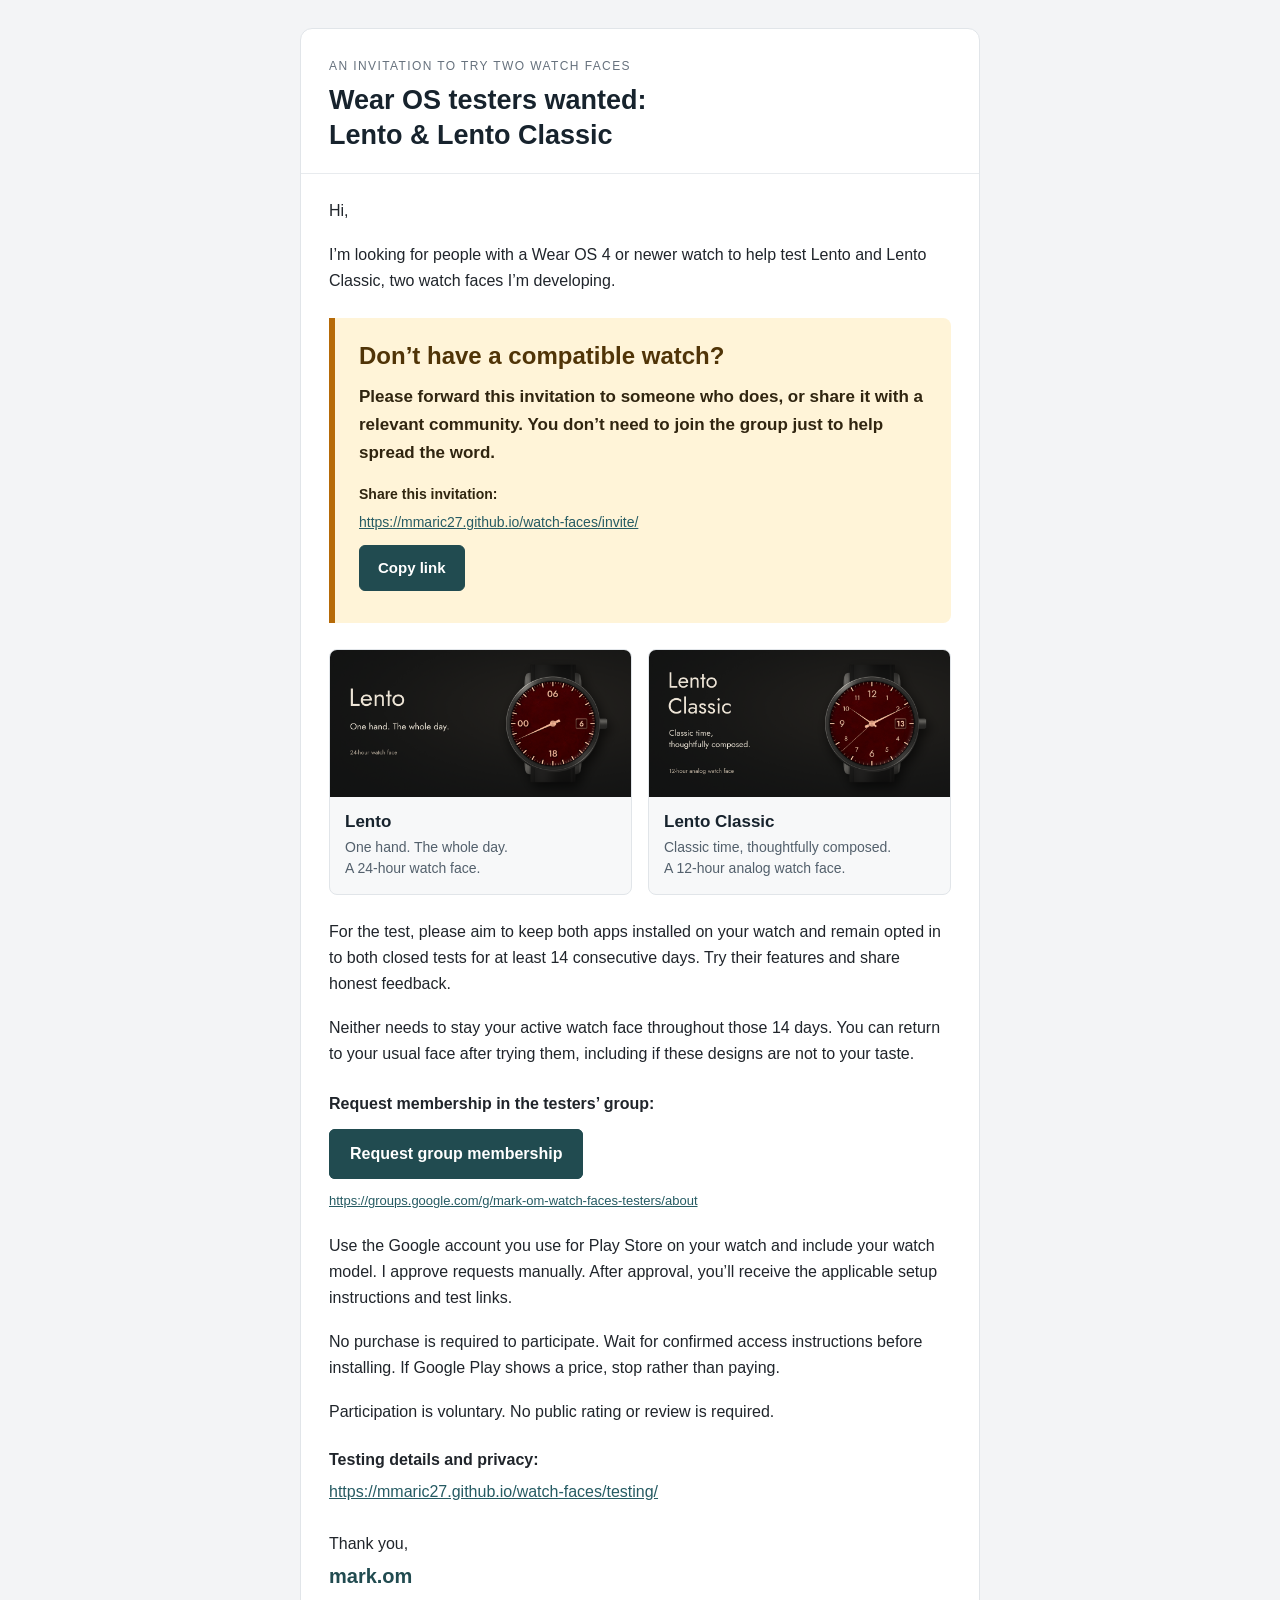
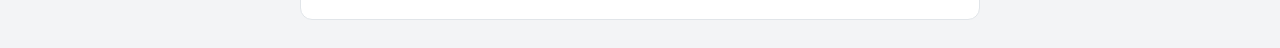
==== invite/index.html @ b427b47c "Add invitation link copying" ====
<!doctype html>
<html lang="en">
<head>
  <meta charset="utf-8">
  <meta name="viewport" content="width=device-width, initial-scale=1">
  <meta name="referrer" content="no-referrer">
  <meta name="description" content="Help test Lento and Lento Classic on Wear OS, or forward this invitation to someone with a compatible watch. Request access through the testers' Google Group.">
  <link rel="canonical" href="https://mmaric27.github.io/watch-faces/invite/">
  <title>Wear OS testers wanted: Lento &amp; Lento Classic</title>
  <style>
    @media only screen and (max-width:540px) {
      .face-card { display:block !important; width:100% !important; padding:0 0 16px !important; box-sizing:border-box; }
      .message-content { padding-left:20px !important; padding-right:20px !important; }
    }
  </style>
</head>
<body style="margin:0; padding:0; background-color:#f3f4f6; color:#20252b; font-family:Arial, Helvetica, sans-serif;">
  <table role="presentation" width="100%" cellspacing="0" cellpadding="0" border="0" style="width:100%; background-color:#f3f4f6;">
    <tr>
      <td align="center" style="padding:28px 12px;">
        <table role="presentation" width="680" cellspacing="0" cellpadding="0" border="0" style="width:100%; max-width:680px; background-color:#ffffff; border:1px solid #e1e5e9; border-radius:12px;">
          <tr>
            <td style="padding:28px 28px 20px; border-bottom:1px solid #e8ebee;">
              <p style="margin:0 0 8px; color:#66717d; font-size:12px; line-height:18px; letter-spacing:1.4px; text-transform:uppercase;">An invitation to try two watch faces</p>
              <h1 style="margin:0; color:#17232d; font-size:27px; line-height:35px; font-weight:700;">Wear OS testers wanted:<br>Lento &amp; Lento Classic</h1>
            </td>
          </tr>
          <tr>
            <td class="message-content" style="padding:24px 28px 28px; font-size:16px; line-height:26px;">
              <p style="margin:0 0 18px;">Hi,</p>
              <p style="margin:0 0 24px;">I’m looking for people with a Wear OS 4 or newer watch to help test Lento and Lento Classic, two watch faces I’m developing.</p>

              <table role="presentation" width="100%" cellspacing="0" cellpadding="0" border="0" style="width:100%; margin:0 0 26px;">
                <tr>
                  <td style="padding:22px 24px; background-color:#fff4d8; border-left:6px solid #b66a08; border-radius:0 8px 8px 0; color:#302510;">
                    <h2 style="margin:0 0 12px; font-size:24px; line-height:31px; font-weight:700; color:#503407;">Don’t have a compatible watch?</h2>
                    <p style="margin:0; font-size:17px; line-height:28px; font-weight:600;">Please forward this invitation to someone who does, or share it with a relevant community. You don’t need to join the group just to help spread the word.</p>
                    <p style="margin:16px 0 6px; font-size:14px; line-height:22px; font-weight:700;">Share this invitation:</p>
                    <p style="margin:0 0 12px; font-size:14px; line-height:22px; overflow-wrap:anywhere;"><a id="invitation-link" href="https://mmaric27.github.io/watch-faces/invite/" style="color:#265b63; text-decoration:underline;">https://mmaric27.github.io/watch-faces/invite/</a></p>
                    <button id="copy-invitation-link" type="button" hidden style="padding:11px 18px; border:1px solid #214b50; border-radius:6px; background-color:#214b50; color:#ffffff; font:700 15px/22px Arial, Helvetica, sans-serif; cursor:pointer;">Copy link</button>
                    <p id="copy-link-status" role="status" aria-live="polite" style="margin:10px 0 0; font-size:13px; line-height:20px;"></p>
                  </td>
                </tr>
              </table>

              <table role="presentation" width="100%" cellspacing="0" cellpadding="0" border="0" style="width:100%; table-layout:fixed; margin:0 0 24px;">
                <tr>
                  <td class="face-card" width="50%" valign="top" style="width:50%; padding:0 8px 0 0;">
                    <table role="presentation" width="100%" cellspacing="0" cellpadding="0" border="0" style="width:100%; border:1px solid #e1e5e9; background-color:#f7f8f9; border-radius:8px;">
                      <tr><td><img src="lento-invitation-24h.png" width="300" alt="Lento promotional image: a 24-hour single-hand face in illustrative watch housing." style="display:block; width:100%; height:auto; border:0; border-radius:7px 7px 0 0;"></td></tr>
                      <tr><td style="padding:13px 15px 15px;">
                        <p style="margin:0 0 4px; color:#17232d; font-size:17px; line-height:23px; font-weight:700;">Lento</p>
                        <p style="margin:0; color:#53606c; font-size:14px; line-height:21px;">One hand. The whole day.<br>A 24-hour watch face.</p>
                      </td></tr>
                    </table>
                  </td>
                  <td class="face-card" width="50%" valign="top" style="width:50%; padding:0 0 0 8px;">
                    <table role="presentation" width="100%" cellspacing="0" cellpadding="0" border="0" style="width:100%; border:1px solid #e1e5e9; background-color:#f7f8f9; border-radius:8px;">
                      <tr><td><img src="lento-invitation-classic.png" width="300" alt="Lento Classic promotional image: a 12-hour analog face in illustrative watch housing." style="display:block; width:100%; height:auto; border:0; border-radius:7px 7px 0 0;"></td></tr>
                      <tr><td style="padding:13px 15px 15px;">
                        <p style="margin:0 0 4px; color:#17232d; font-size:17px; line-height:23px; font-weight:700;">Lento Classic</p>
                        <p style="margin:0; color:#53606c; font-size:14px; line-height:21px;">Classic time, thoughtfully composed.<br>A 12-hour analog watch face.</p>
                      </td></tr>
                    </table>
                  </td>
                </tr>
              </table>

              <p style="margin:0 0 18px;">For the test, please aim to keep both apps installed on your watch and remain opted in to both closed tests for at least 14 consecutive days. Try their features and share honest feedback.</p>
              <p style="margin:0 0 24px;">Neither needs to stay your active watch face throughout those 14 days. You can return to your usual face after trying them, including if these designs are not to your taste.</p>

              <p style="margin:0 0 12px; font-weight:700;">Request membership in the testers’ group:</p>
              <table role="presentation" cellspacing="0" cellpadding="0" border="0" style="margin:0 0 12px;">
                <tr>
                  <td bgcolor="#214b50" style="border-radius:6px;">
                    <a href="https://groups.google.com/g/mark-om-watch-faces-testers/about" style="display:inline-block; padding:13px 20px; border:1px solid #214b50; border-radius:6px; color:#ffffff; font-size:16px; line-height:22px; font-weight:700; text-decoration:none;">Request group membership</a>
                  </td>
                </tr>
              </table>
              <p style="margin:0 0 22px; font-size:13px; line-height:20px; overflow-wrap:anywhere; word-break:break-word;"><a href="https://groups.google.com/g/mark-om-watch-faces-testers/about" style="color:#265b63; text-decoration:underline;">https://groups.google.com/g/mark-om-watch-faces-testers/about</a></p>

              <p style="margin:0 0 18px;">Use the Google account you use for Play Store on your watch and include your watch model. I approve requests manually. After approval, you’ll receive the applicable setup instructions and test links.</p>
              <p style="margin:0 0 18px;">No purchase is required to participate. Wait for confirmed access instructions before installing. If Google Play shows a price, stop rather than paying.</p>
              <p style="margin:0 0 22px;">Participation is voluntary. No public rating or review is required.</p>

              <p style="margin:0 0 6px; font-weight:700;">Testing details and privacy:</p>
              <p style="margin:0 0 26px; overflow-wrap:anywhere; word-break:break-word;"><a href="https://mmaric27.github.io/watch-faces/testing/" style="color:#265b63; text-decoration:underline;">https://mmaric27.github.io/watch-faces/testing/</a></p>

              <p style="margin:0 0 5px;">Thank you,</p>
              <p style="margin:0;"><a href="https://github.com/mmaric27" style="color:#214b50; font-size:20px; line-height:28px; font-weight:700; text-decoration:none;">mark.om</a></p>
            </td>
          </tr>
        </table>
      </td>
    </tr>
  </table>
  <script>
    (() => {
      const link = document.getElementById('invitation-link');
      const button = document.getElementById('copy-invitation-link');
      const status = document.getElementById('copy-link-status');
      if (!link || !button || !status) return;
      button.hidden = false;
      button.addEventListener('click', async () => {
        button.disabled = true;
        try {
          await navigator.clipboard.writeText(link.href);
          status.textContent = 'Link copied. Paste it into an email, message or post.';
        } catch {
          status.textContent = 'Automatic copying is unavailable. Select and copy the link above.';
          link.focus();
          const selection = window.getSelection();
          if (selection) {
            const range = document.createRange();
            range.selectNodeContents(link);
            selection.removeAllRanges();
            selection.addRange(range);
          }
        } finally {
          button.disabled = false;
        }
      });
    })();
  </script>
</body>
</html>
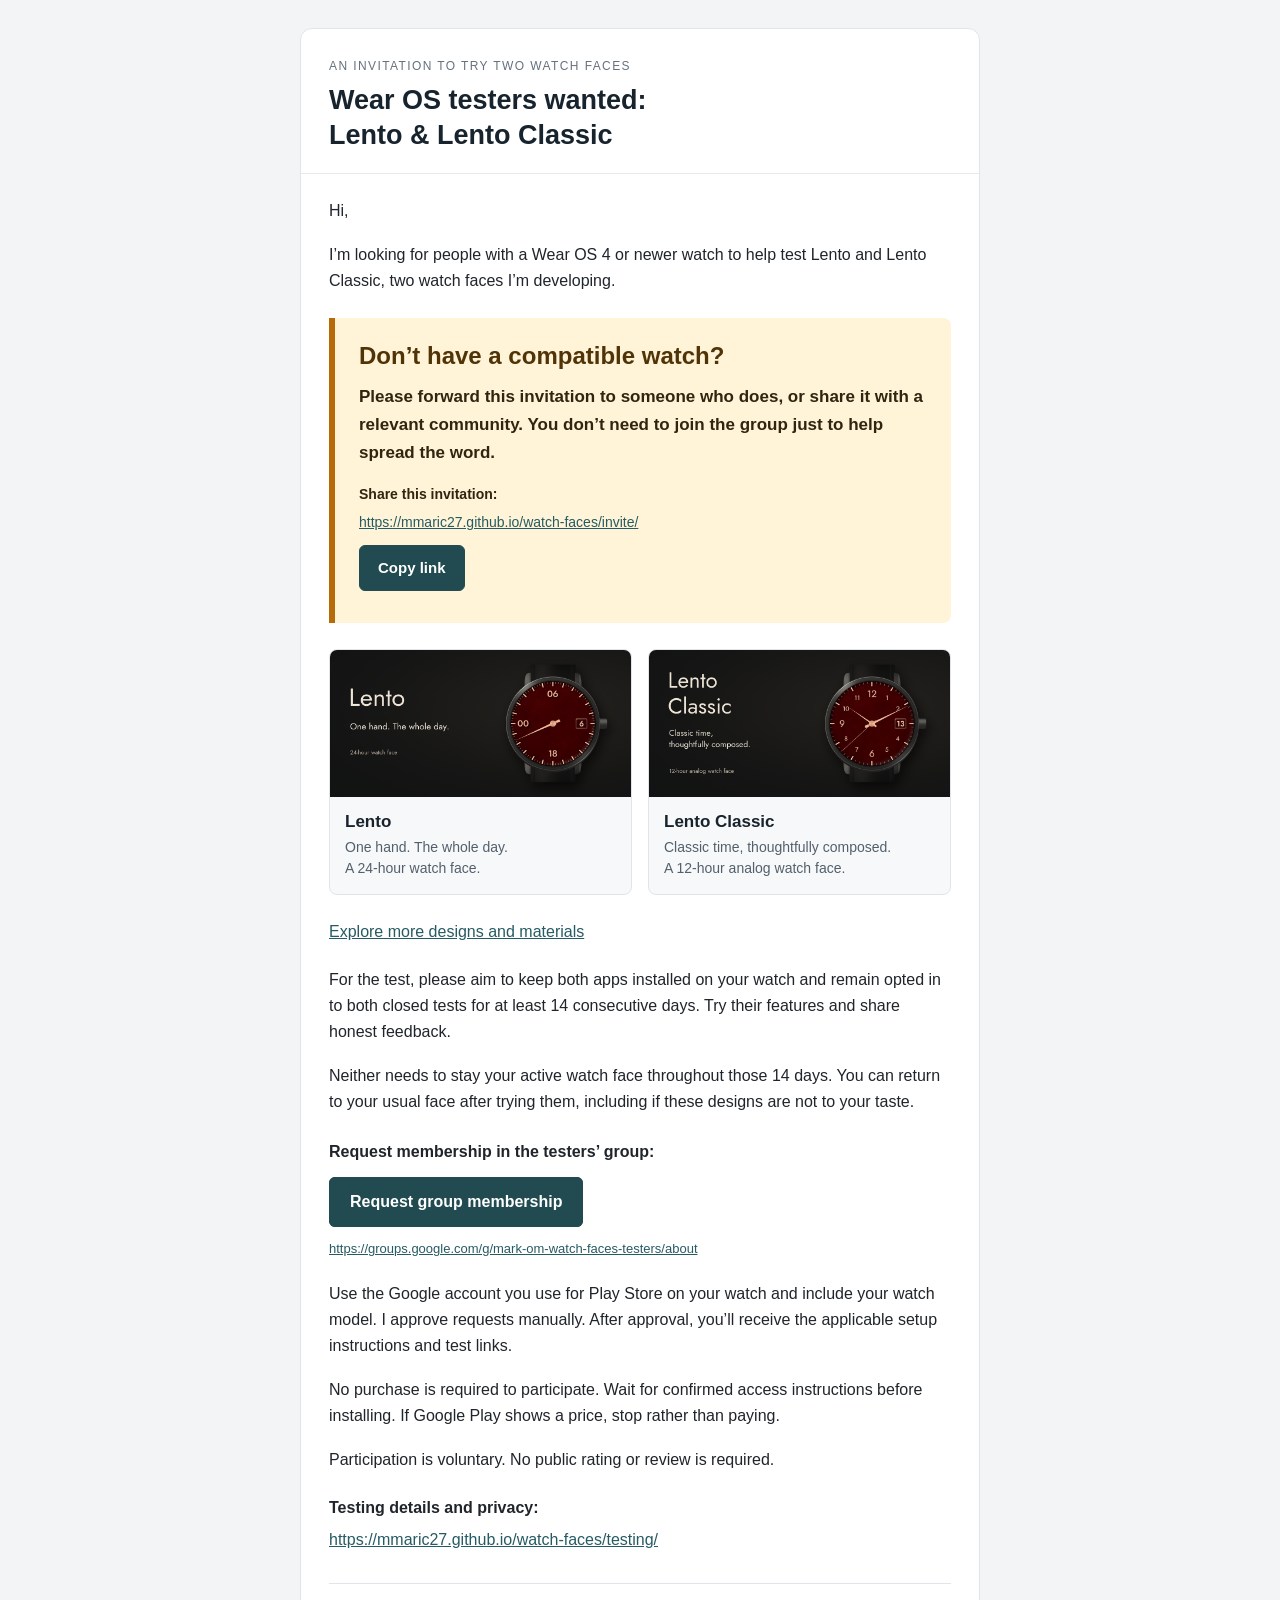
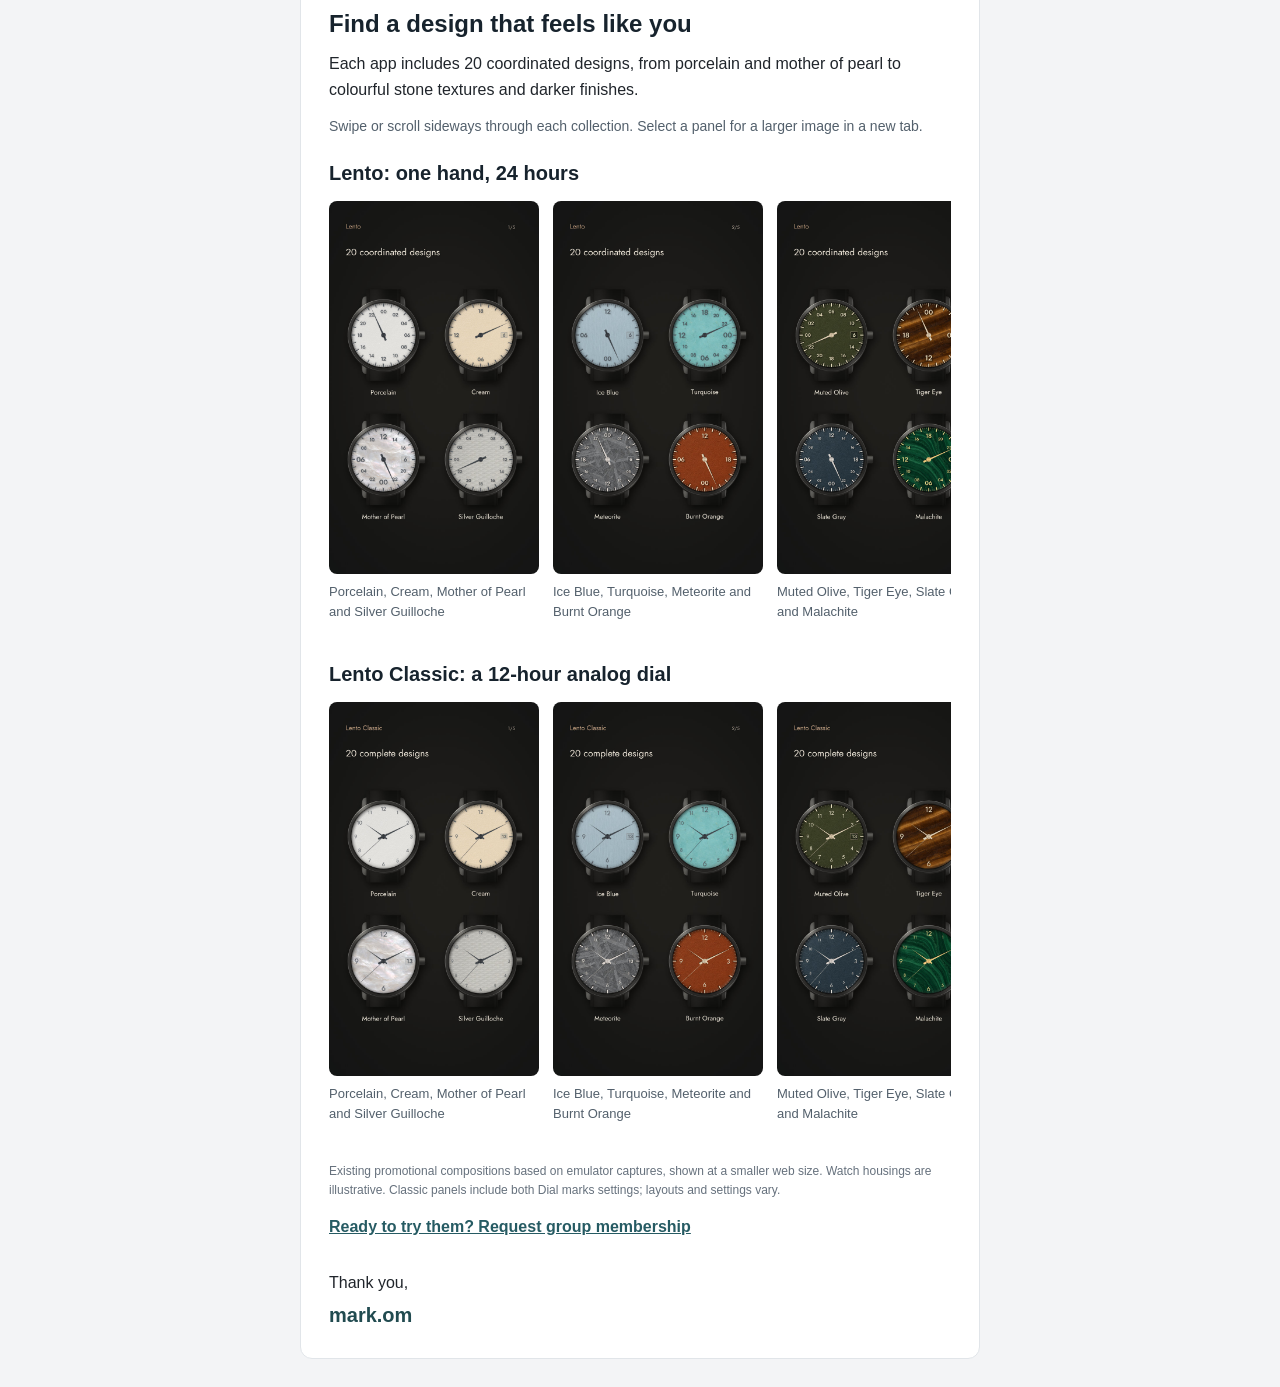
==== commit 794ac21d: "Show both design collections on the invitation page" ====
--- a/invite/index.html
+++ b/invite/index.html
@@ -8,6 +8,11 @@
   <link rel="canonical" href="https://mmaric27.github.io/watch-faces/invite/">
   <title>Wear OS testers wanted: Lento &amp; Lento Classic</title>
   <style>
+    .design-strip { display:flex; gap:14px; max-width:100%; overflow-x:auto; padding:4px 0 14px; margin:0 0 24px; scroll-snap-type:x proximity; }
+    .design-strip figure { flex:0 0 210px; margin:0; scroll-snap-align:start; }
+    .design-strip img { display:block; width:100%; height:auto; border-radius:8px; }
+    .design-strip figcaption { padding-top:8px; color:#53606c; font-size:13px; line-height:20px; }
+    .design-strip a:focus-visible { outline:3px solid #b66a08; outline-offset:3px; }
     @media only screen and (max-width:540px) {
       .face-card { display:block !important; width:100% !important; padding:0 0 16px !important; box-sizing:border-box; }
       .message-content { padding-left:20px !important; padding-right:20px !important; }
@@ -18,7 +23,7 @@
   <table role="presentation" width="100%" cellspacing="0" cellpadding="0" border="0" style="width:100%; background-color:#f3f4f6;">
     <tr>
       <td align="center" style="padding:28px 12px;">
-        <table role="presentation" width="680" cellspacing="0" cellpadding="0" border="0" style="width:100%; max-width:680px; background-color:#ffffff; border:1px solid #e1e5e9; border-radius:12px;">
+        <table role="presentation" width="680" cellspacing="0" cellpadding="0" border="0" style="width:100%; max-width:680px; table-layout:fixed; background-color:#ffffff; border:1px solid #e1e5e9; border-radius:12px;">
           <tr>
             <td style="padding:28px 28px 20px; border-bottom:1px solid #e8ebee;">
               <p style="margin:0 0 8px; color:#66717d; font-size:12px; line-height:18px; letter-spacing:1.4px; text-transform:uppercase;">An invitation to try two watch faces</p>
@@ -66,10 +71,11 @@
                 </tr>
               </table>
 
+              <p style="margin:0 0 22px;"><a href="#design-options" style="color:#265b63; text-decoration:underline;">Explore more designs and materials</a></p>
               <p style="margin:0 0 18px;">For the test, please aim to keep both apps installed on your watch and remain opted in to both closed tests for at least 14 consecutive days. Try their features and share honest feedback.</p>
               <p style="margin:0 0 24px;">Neither needs to stay your active watch face throughout those 14 days. You can return to your usual face after trying them, including if these designs are not to your taste.</p>
 
-              <p style="margin:0 0 12px; font-weight:700;">Request membership in the testers’ group:</p>
+              <p id="join" style="margin:0 0 12px; font-weight:700;">Request membership in the testers’ group:</p>
               <table role="presentation" cellspacing="0" cellpadding="0" border="0" style="margin:0 0 12px;">
                 <tr>
                   <td bgcolor="#214b50" style="border-radius:6px;">
@@ -86,6 +92,29 @@
               <p style="margin:0 0 6px; font-weight:700;">Testing details and privacy:</p>
               <p style="margin:0 0 26px; overflow-wrap:anywhere; word-break:break-word;"><a href="https://mmaric27.github.io/watch-faces/testing/" style="color:#265b63; text-decoration:underline;">https://mmaric27.github.io/watch-faces/testing/</a></p>
 
+              <section id="design-options" aria-labelledby="design-options-title" style="margin:30px 0; padding-top:24px; border-top:1px solid #e1e5e9;">
+                <h2 id="design-options-title" style="margin:0 0 12px; color:#17232d; font-size:24px; line-height:31px;">Find a design that feels like you</h2>
+                <p style="margin:0 0 12px;">Each app includes 20 coordinated designs, from porcelain and mother of pearl to colourful stone textures and darker finishes.</p>
+                <p style="margin:0 0 22px; color:#53606c; font-size:14px; line-height:22px;">Swipe or scroll sideways through each collection. Select a panel for a larger image in a new tab.</p>
+                <h3 style="margin:0 0 10px; color:#17232d; font-size:20px; line-height:28px;">Lento: one hand, 24 hours</h3>
+                <div class="design-strip" role="list" aria-label="Lento design collection">
+                  <figure role="listitem"><a href="lento-designs-02.jpg" target="_blank" rel="noopener noreferrer"><img src="lento-designs-02.jpg" width="720" height="1280" loading="lazy" decoding="async" alt="Lento: Porcelain, Cream, Mother of Pearl and Silver Guilloche. Open larger panel."></a><figcaption>Porcelain, Cream, Mother of Pearl and Silver Guilloche</figcaption></figure>
+                  <figure role="listitem"><a href="lento-designs-03.jpg" target="_blank" rel="noopener noreferrer"><img src="lento-designs-03.jpg" width="720" height="1280" loading="lazy" decoding="async" alt="Lento: Ice Blue, Turquoise, Meteorite and Burnt Orange. Open larger panel."></a><figcaption>Ice Blue, Turquoise, Meteorite and Burnt Orange</figcaption></figure>
+                  <figure role="listitem"><a href="lento-designs-04.jpg" target="_blank" rel="noopener noreferrer"><img src="lento-designs-04.jpg" width="720" height="1280" loading="lazy" decoding="async" alt="Lento: Muted Olive, Tiger Eye, Slate Gray and Malachite. Open larger panel."></a><figcaption>Muted Olive, Tiger Eye, Slate Gray and Malachite</figcaption></figure>
+                  <figure role="listitem"><a href="lento-designs-05.jpg" target="_blank" rel="noopener noreferrer"><img src="lento-designs-05.jpg" width="720" height="1280" loading="lazy" decoding="async" alt="Lento: Espresso, Black, Burgundy and Lapis Lazuli. Open larger panel."></a><figcaption>Espresso, Black, Burgundy and Lapis Lazuli</figcaption></figure>
+                  <figure role="listitem"><a href="lento-designs-06.jpg" target="_blank" rel="noopener noreferrer"><img src="lento-designs-06.jpg" width="720" height="1280" loading="lazy" decoding="async" alt="Lento: Navy, Burgundy Urushi, Blue Aventurine and Black Marble. Open larger panel."></a><figcaption>Navy, Burgundy Urushi, Blue Aventurine and Black Marble</figcaption></figure>
+                </div>
+                <h3 style="margin:0 0 10px; color:#17232d; font-size:20px; line-height:28px;">Lento Classic: a 12-hour analog dial</h3>
+                <div class="design-strip" role="list" aria-label="Lento Classic design collection">
+                  <figure role="listitem"><a href="lento-classic-designs-02.jpg" target="_blank" rel="noopener noreferrer"><img src="lento-classic-designs-02.jpg" width="720" height="1280" loading="lazy" decoding="async" alt="Lento Classic: Porcelain, Cream, Mother of Pearl and Silver Guilloche. Open larger panel."></a><figcaption>Porcelain, Cream, Mother of Pearl and Silver Guilloche</figcaption></figure>
+                  <figure role="listitem"><a href="lento-classic-designs-03.jpg" target="_blank" rel="noopener noreferrer"><img src="lento-classic-designs-03.jpg" width="720" height="1280" loading="lazy" decoding="async" alt="Lento Classic: Ice Blue, Turquoise, Meteorite and Burnt Orange. Open larger panel."></a><figcaption>Ice Blue, Turquoise, Meteorite and Burnt Orange</figcaption></figure>
+                  <figure role="listitem"><a href="lento-classic-designs-04.jpg" target="_blank" rel="noopener noreferrer"><img src="lento-classic-designs-04.jpg" width="720" height="1280" loading="lazy" decoding="async" alt="Lento Classic: Muted Olive, Tiger Eye, Slate Gray and Malachite. Open larger panel."></a><figcaption>Muted Olive, Tiger Eye, Slate Gray and Malachite</figcaption></figure>
+                  <figure role="listitem"><a href="lento-classic-designs-05.jpg" target="_blank" rel="noopener noreferrer"><img src="lento-classic-designs-05.jpg" width="720" height="1280" loading="lazy" decoding="async" alt="Lento Classic: Espresso, Black, Burgundy and Lapis Lazuli. Open larger panel."></a><figcaption>Espresso, Black, Burgundy and Lapis Lazuli</figcaption></figure>
+                  <figure role="listitem"><a href="lento-classic-designs-06.jpg" target="_blank" rel="noopener noreferrer"><img src="lento-classic-designs-06.jpg" width="720" height="1280" loading="lazy" decoding="async" alt="Lento Classic: Navy, Burgundy Urushi, Blue Aventurine and Black Marble. Open larger panel."></a><figcaption>Navy, Burgundy Urushi, Blue Aventurine and Black Marble</figcaption></figure>
+                </div>
+                <p style="margin:0 0 14px; color:#66717d; font-size:12px; line-height:19px;">Existing promotional compositions based on emulator captures, shown at a smaller web size. Watch housings are illustrative. Classic panels include both Dial marks settings; layouts and settings vary.</p>
+                <p style="margin:0;"><a href="#join" style="color:#265b63; font-weight:700; text-decoration:underline;">Ready to try them? Request group membership</a></p>
+              </section>
               <p style="margin:0 0 5px;">Thank you,</p>
               <p style="margin:0;"><a href="https://github.com/mmaric27" style="color:#214b50; font-size:20px; line-height:28px; font-weight:700; text-decoration:none;">mark.om</a></p>
             </td>
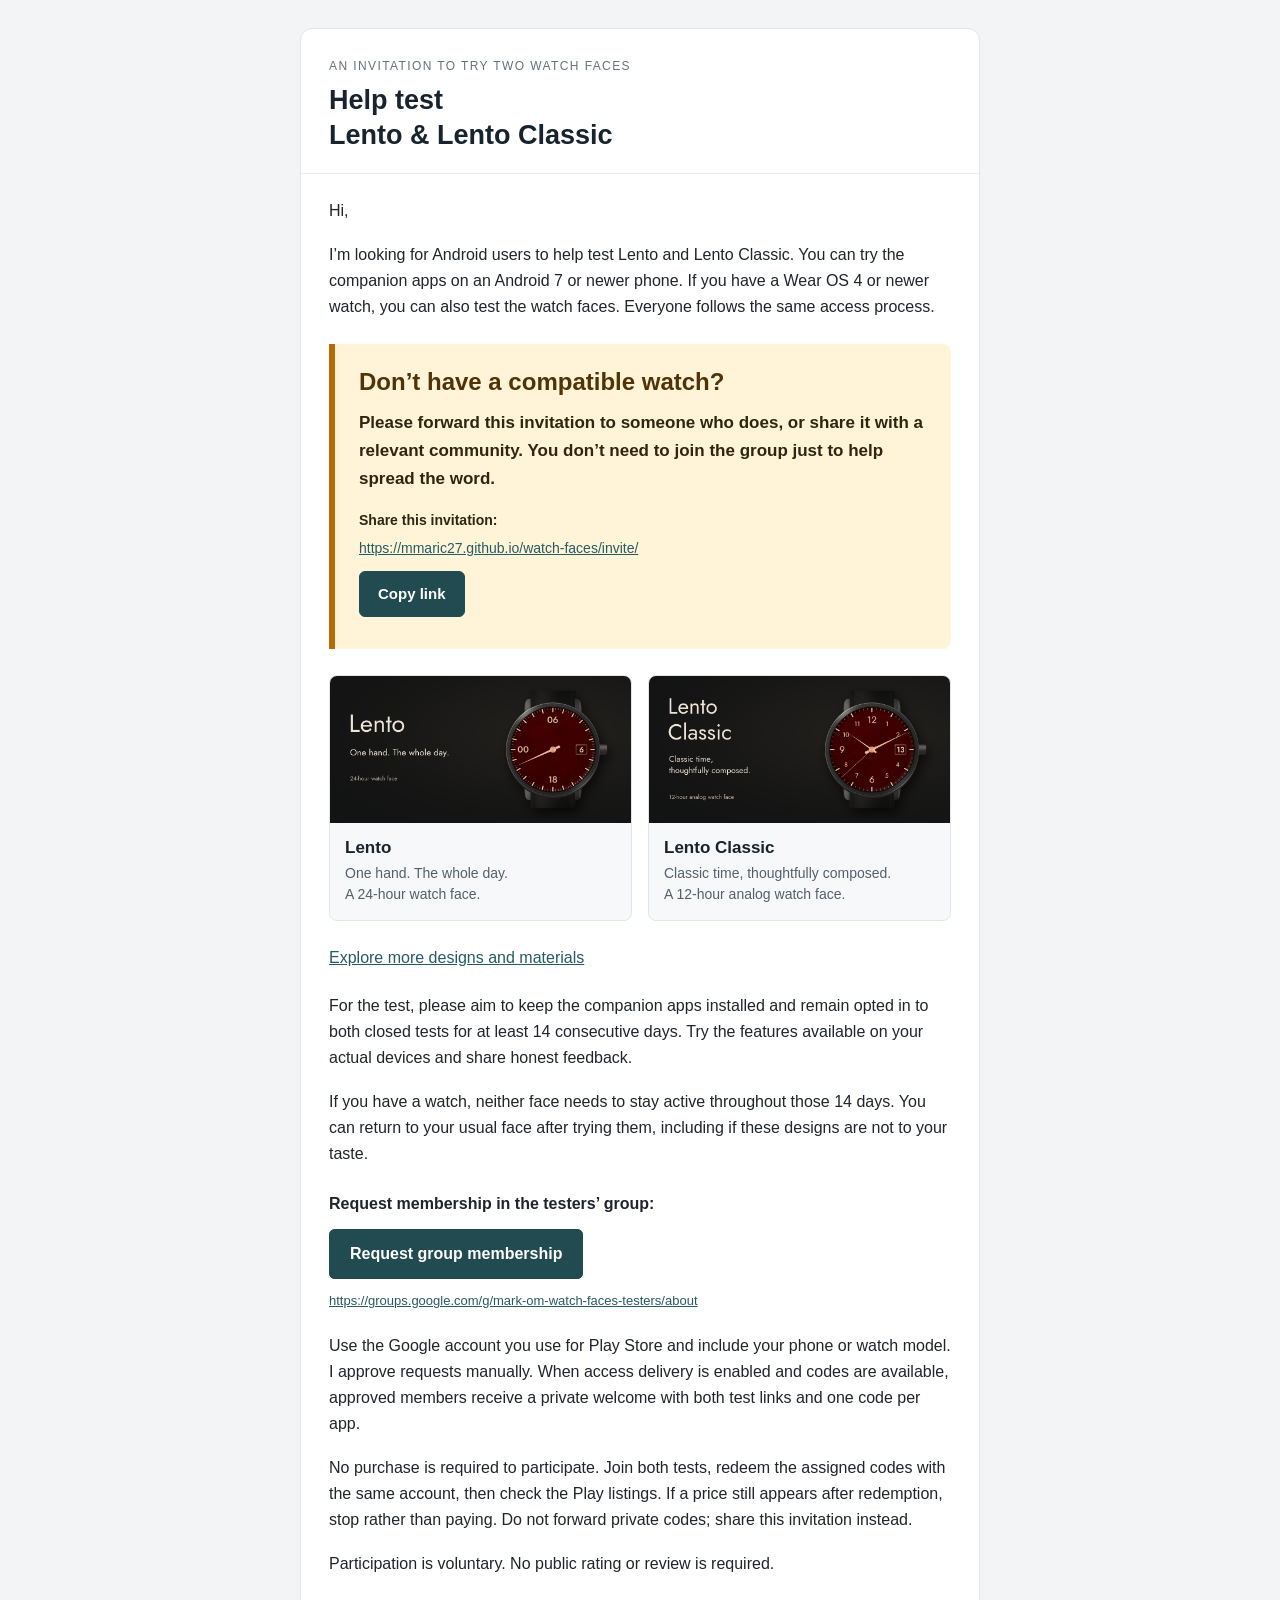
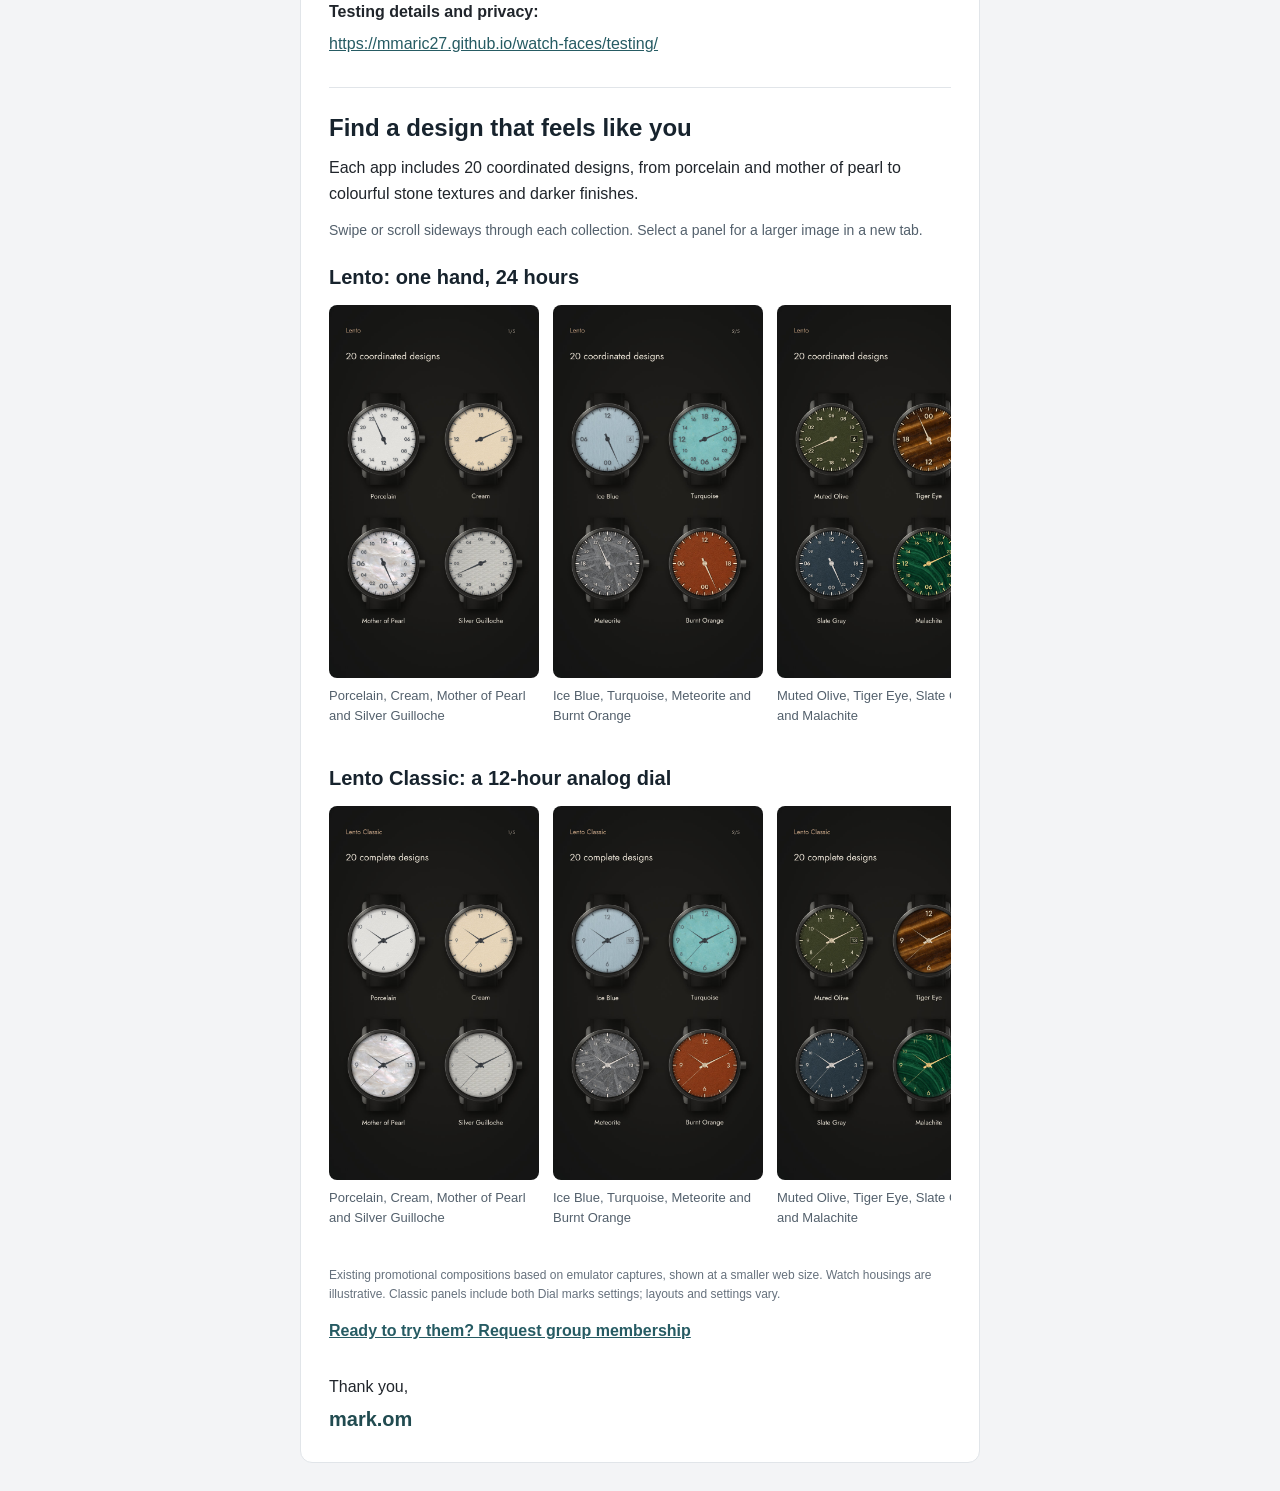
==== commit 4fa38418: "Restore private promo-code tester onboarding" ====
--- a/invite/index.html
+++ b/invite/index.html
@@ -4,9 +4,9 @@
   <meta charset="utf-8">
   <meta name="viewport" content="width=device-width, initial-scale=1">
   <meta name="referrer" content="no-referrer">
-  <meta name="description" content="Help test Lento and Lento Classic on Wear OS, or forward this invitation to someone with a compatible watch. Request access through the testers' Google Group.">
+  <meta name="description" content="Help test the Lento and Lento Classic phone companions and watch faces, or forward the invitation. Request access through the testers' Google Group.">
   <link rel="canonical" href="https://mmaric27.github.io/watch-faces/invite/">
-  <title>Wear OS testers wanted: Lento &amp; Lento Classic</title>
+  <title>Help test Lento &amp; Lento Classic</title>
   <style>
     .design-strip { display:flex; gap:14px; max-width:100%; overflow-x:auto; padding:4px 0 14px; margin:0 0 24px; scroll-snap-type:x proximity; }
     .design-strip figure { flex:0 0 210px; margin:0; scroll-snap-align:start; }
@@ -27,13 +27,13 @@
           <tr>
             <td style="padding:28px 28px 20px; border-bottom:1px solid #e8ebee;">
               <p style="margin:0 0 8px; color:#66717d; font-size:12px; line-height:18px; letter-spacing:1.4px; text-transform:uppercase;">An invitation to try two watch faces</p>
-              <h1 style="margin:0; color:#17232d; font-size:27px; line-height:35px; font-weight:700;">Wear OS testers wanted:<br>Lento &amp; Lento Classic</h1>
+              <h1 style="margin:0; color:#17232d; font-size:27px; line-height:35px; font-weight:700;">Help test<br>Lento &amp; Lento Classic</h1>
             </td>
           </tr>
           <tr>
             <td class="message-content" style="padding:24px 28px 28px; font-size:16px; line-height:26px;">
               <p style="margin:0 0 18px;">Hi,</p>
-              <p style="margin:0 0 24px;">I’m looking for people with a Wear OS 4 or newer watch to help test Lento and Lento Classic, two watch faces I’m developing.</p>
+              <p style="margin:0 0 24px;">I’m looking for Android users to help test Lento and Lento Classic. You can try the companion apps on an Android 7 or newer phone. If you have a Wear OS 4 or newer watch, you can also test the watch faces. Everyone follows the same access process.</p>
 
               <table role="presentation" width="100%" cellspacing="0" cellpadding="0" border="0" style="width:100%; margin:0 0 26px;">
                 <tr>
@@ -72,8 +72,8 @@
               </table>
 
               <p style="margin:0 0 22px;"><a href="#design-options" style="color:#265b63; text-decoration:underline;">Explore more designs and materials</a></p>
-              <p style="margin:0 0 18px;">For the test, please aim to keep both apps installed on your watch and remain opted in to both closed tests for at least 14 consecutive days. Try their features and share honest feedback.</p>
-              <p style="margin:0 0 24px;">Neither needs to stay your active watch face throughout those 14 days. You can return to your usual face after trying them, including if these designs are not to your taste.</p>
+              <p style="margin:0 0 18px;">For the test, please aim to keep the companion apps installed and remain opted in to both closed tests for at least 14 consecutive days. Try the features available on your actual devices and share honest feedback.</p>
+              <p style="margin:0 0 24px;">If you have a watch, neither face needs to stay active throughout those 14 days. You can return to your usual face after trying them, including if these designs are not to your taste.</p>
 
               <p id="join" style="margin:0 0 12px; font-weight:700;">Request membership in the testers’ group:</p>
               <table role="presentation" cellspacing="0" cellpadding="0" border="0" style="margin:0 0 12px;">
@@ -85,8 +85,8 @@
               </table>
               <p style="margin:0 0 22px; font-size:13px; line-height:20px; overflow-wrap:anywhere; word-break:break-word;"><a href="https://groups.google.com/g/mark-om-watch-faces-testers/about" style="color:#265b63; text-decoration:underline;">https://groups.google.com/g/mark-om-watch-faces-testers/about</a></p>
 
-              <p style="margin:0 0 18px;">Use the Google account you use for Play Store on your watch and include your watch model. I approve requests manually. After approval, you’ll receive the applicable setup instructions and test links.</p>
-              <p style="margin:0 0 18px;">No purchase is required to participate. Wait for confirmed access instructions before installing. If Google Play shows a price, stop rather than paying.</p>
+              <p style="margin:0 0 18px;">Use the Google account you use for Play Store and include your phone or watch model. I approve requests manually. When access delivery is enabled and codes are available, approved members receive a private welcome with both test links and one code per app.</p>
+              <p style="margin:0 0 18px;">No purchase is required to participate. Join both tests, redeem the assigned codes with the same account, then check the Play listings. If a price still appears after redemption, stop rather than paying. Do not forward private codes; share this invitation instead.</p>
               <p style="margin:0 0 22px;">Participation is voluntary. No public rating or review is required.</p>
 
               <p style="margin:0 0 6px; font-weight:700;">Testing details and privacy:</p>
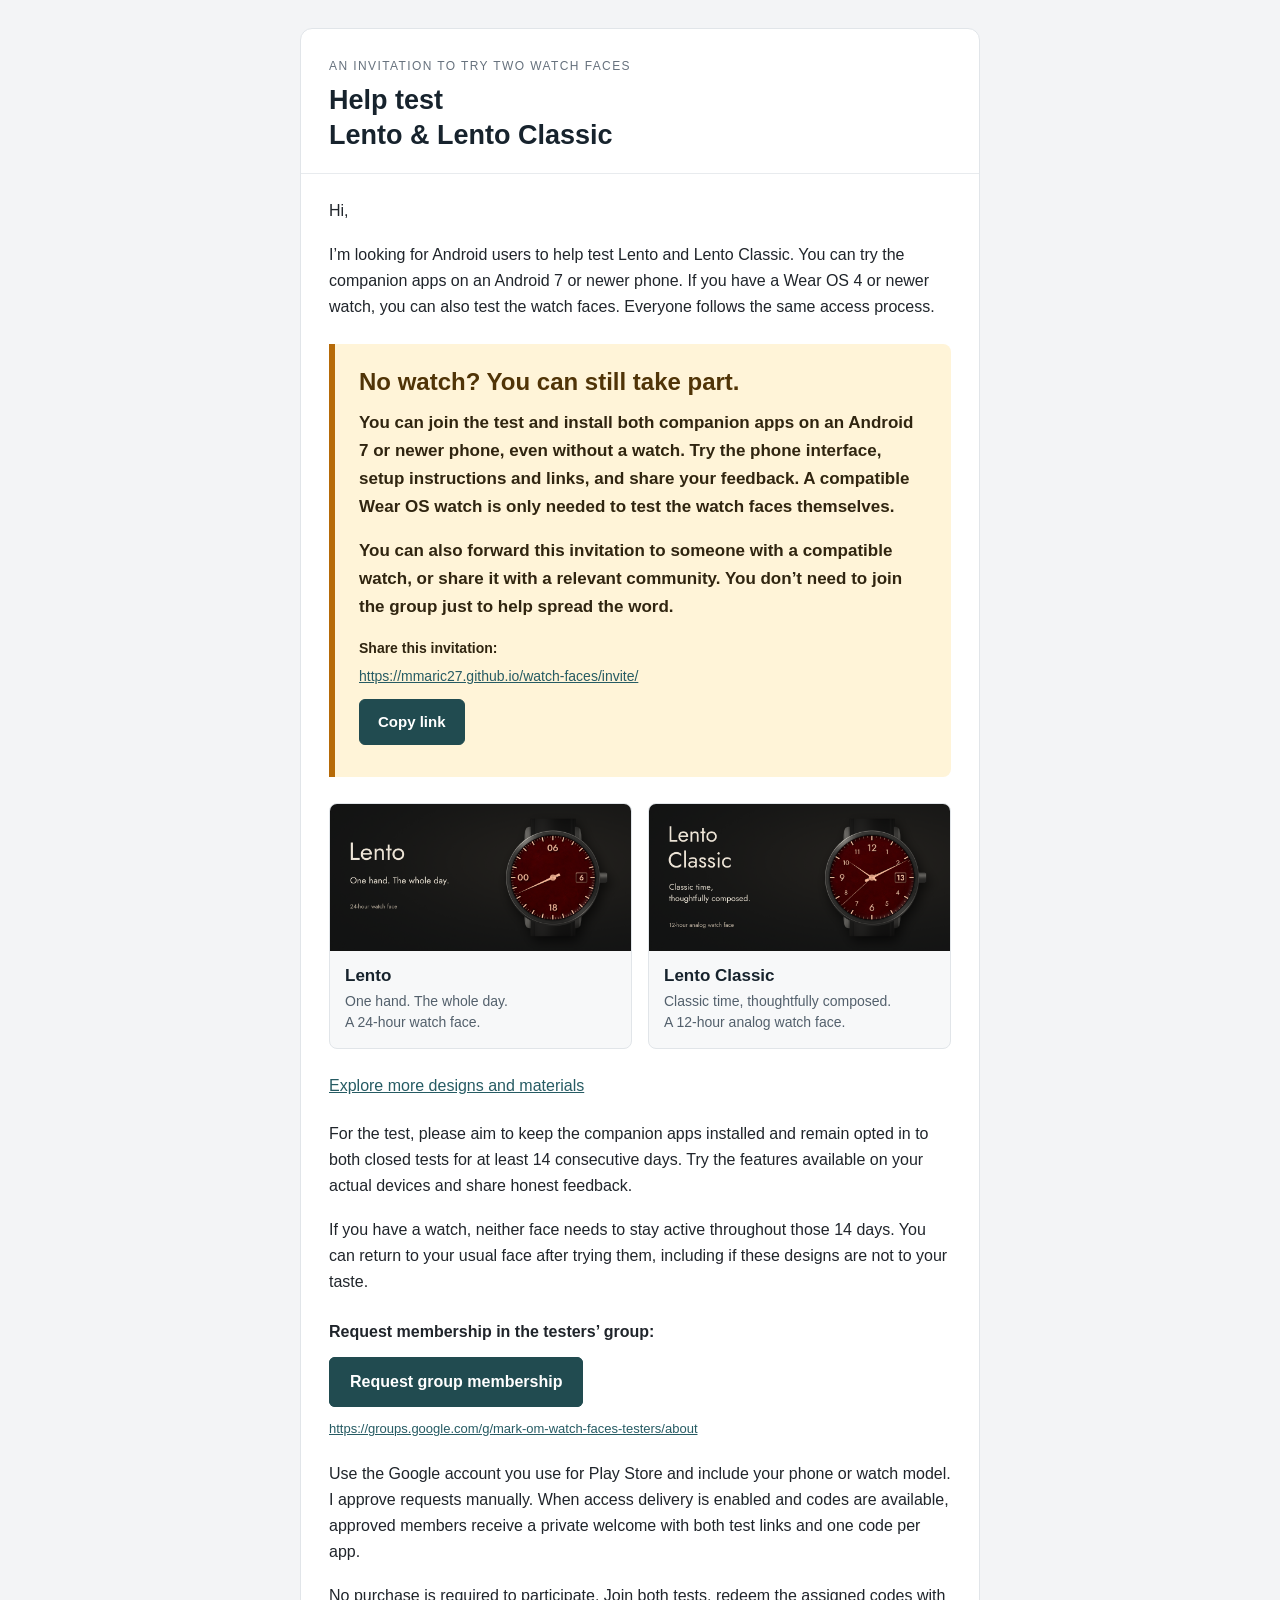
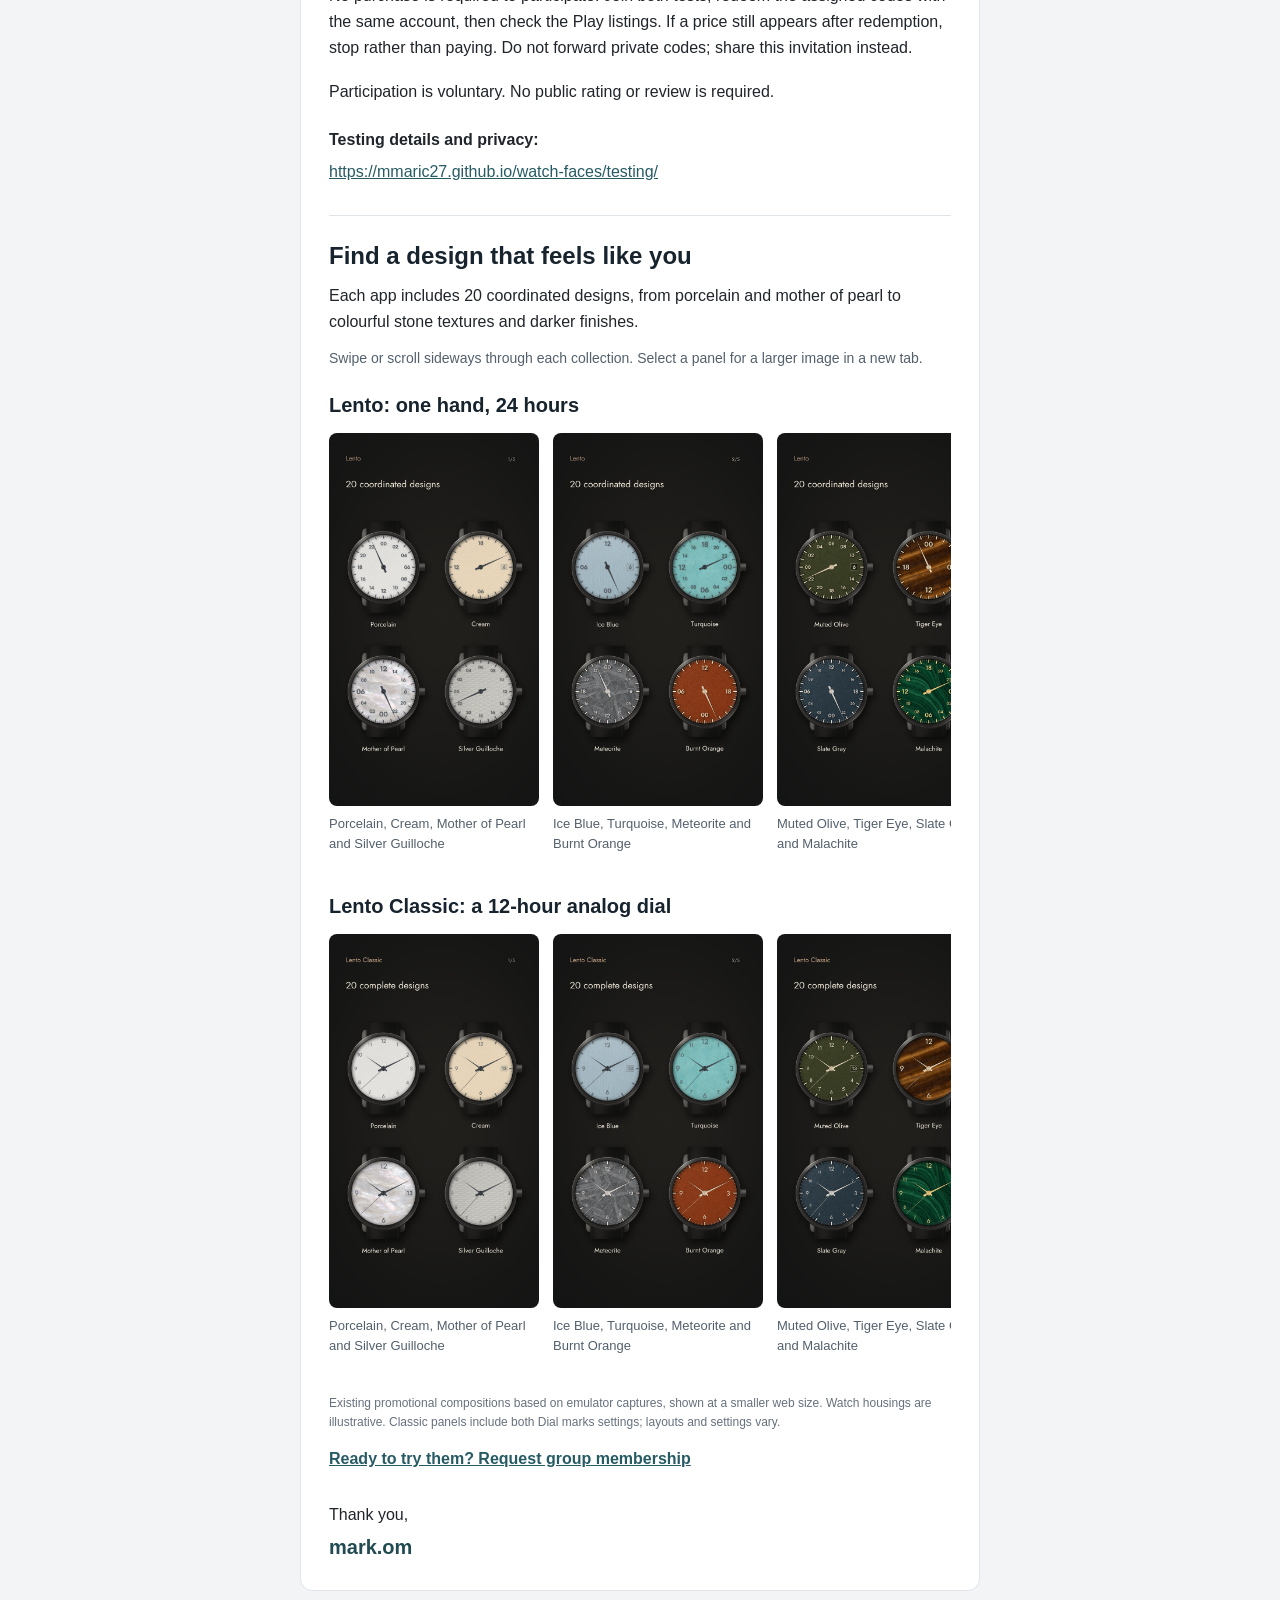
==== commit e9fb7db0: "Clarify phone-only testing on the invitation" ====
--- a/invite/index.html
+++ b/invite/index.html
@@ -38,8 +38,9 @@
               <table role="presentation" width="100%" cellspacing="0" cellpadding="0" border="0" style="width:100%; margin:0 0 26px;">
                 <tr>
                   <td style="padding:22px 24px; background-color:#fff4d8; border-left:6px solid #b66a08; border-radius:0 8px 8px 0; color:#302510;">
-                    <h2 style="margin:0 0 12px; font-size:24px; line-height:31px; font-weight:700; color:#503407;">Don’t have a compatible watch?</h2>
-                    <p style="margin:0; font-size:17px; line-height:28px; font-weight:600;">Please forward this invitation to someone who does, or share it with a relevant community. You don’t need to join the group just to help spread the word.</p>
+                    <h2 style="margin:0 0 12px; font-size:24px; line-height:31px; font-weight:700; color:#503407;">No watch? You can still take part.</h2>
+                    <p style="margin:0 0 16px; font-size:17px; line-height:28px; font-weight:600;">You can join the test and install both companion apps on an Android 7 or newer phone, even without a watch. Try the phone interface, setup instructions and links, and share your feedback. A compatible Wear OS watch is only needed to test the watch faces themselves.</p>
+                    <p style="margin:0; font-size:17px; line-height:28px; font-weight:600;">You can also forward this invitation to someone with a compatible watch, or share it with a relevant community. You don’t need to join the group just to help spread the word.</p>
                     <p style="margin:16px 0 6px; font-size:14px; line-height:22px; font-weight:700;">Share this invitation:</p>
                     <p style="margin:0 0 12px; font-size:14px; line-height:22px; overflow-wrap:anywhere;"><a id="invitation-link" href="https://mmaric27.github.io/watch-faces/invite/" style="color:#265b63; text-decoration:underline;">https://mmaric27.github.io/watch-faces/invite/</a></p>
                     <button id="copy-invitation-link" type="button" hidden style="padding:11px 18px; border:1px solid #214b50; border-radius:6px; background-color:#214b50; color:#ffffff; font:700 15px/22px Arial, Helvetica, sans-serif; cursor:pointer;">Copy link</button>
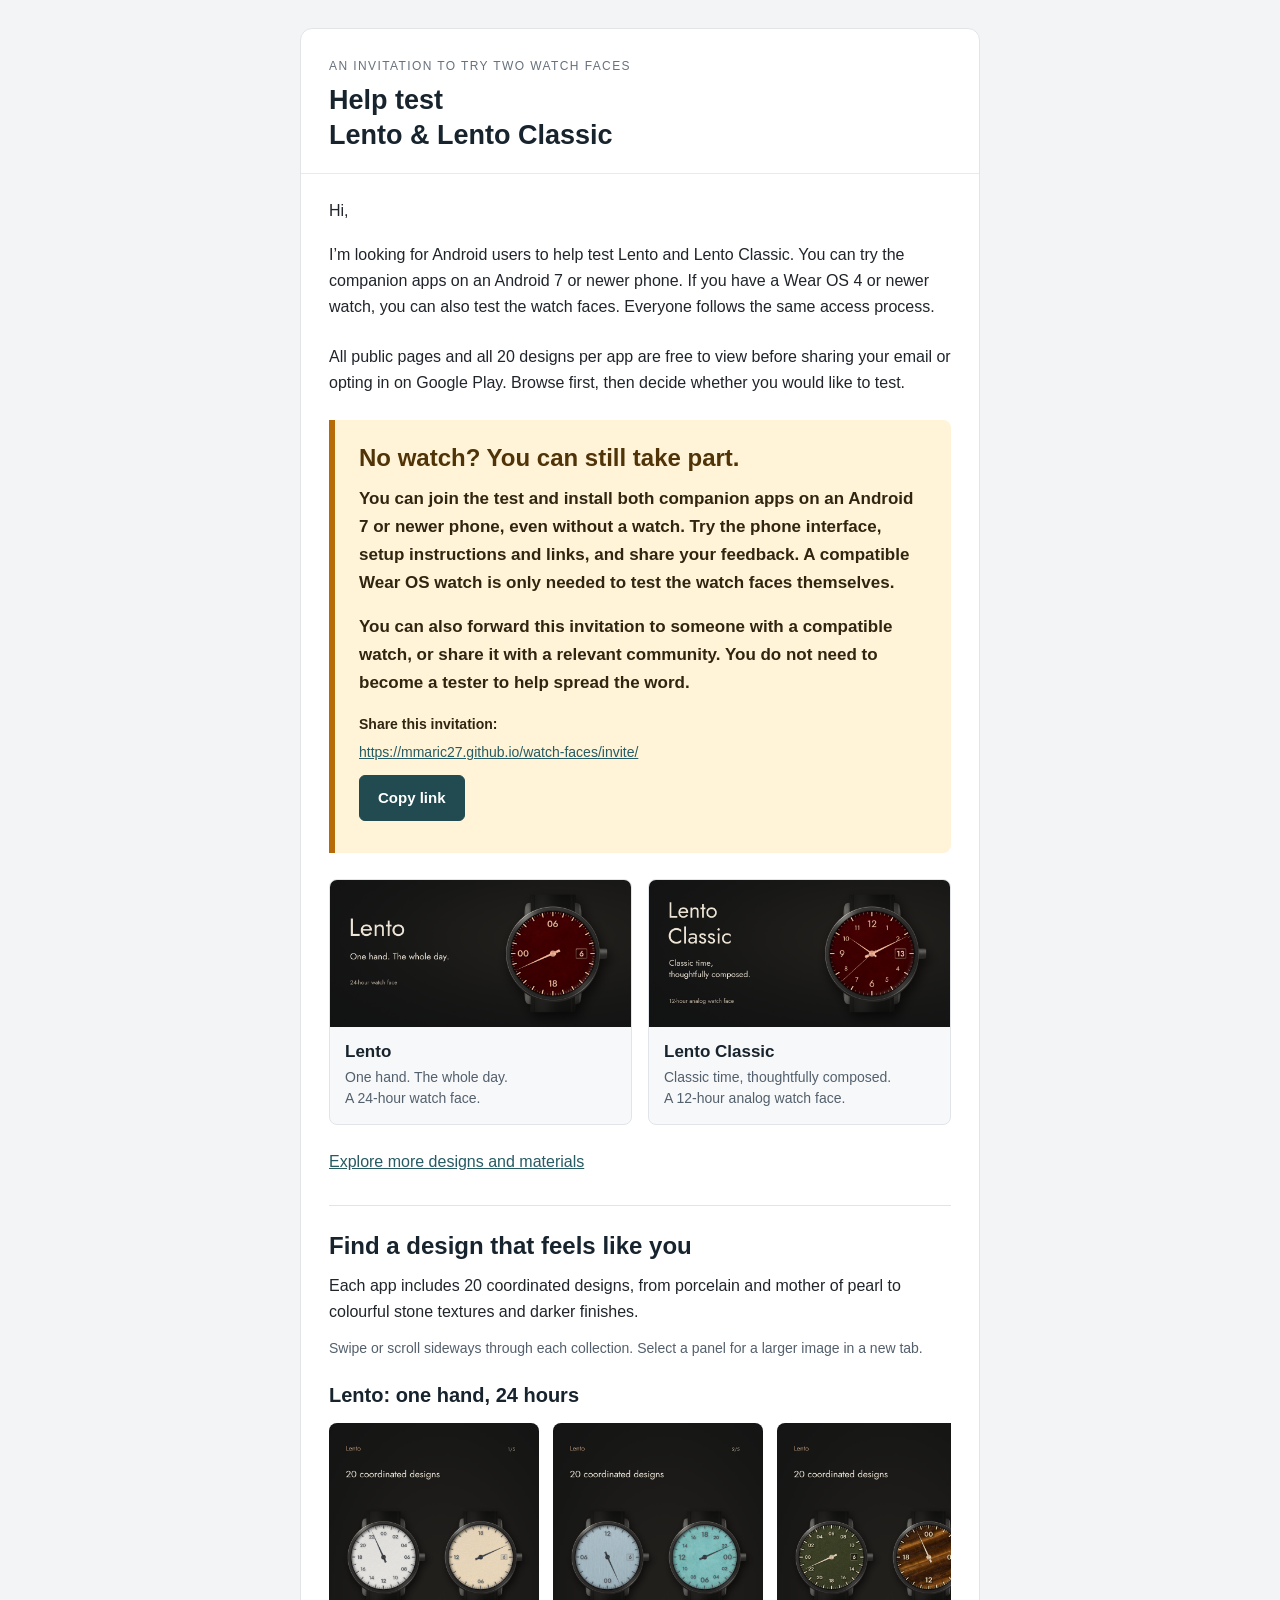
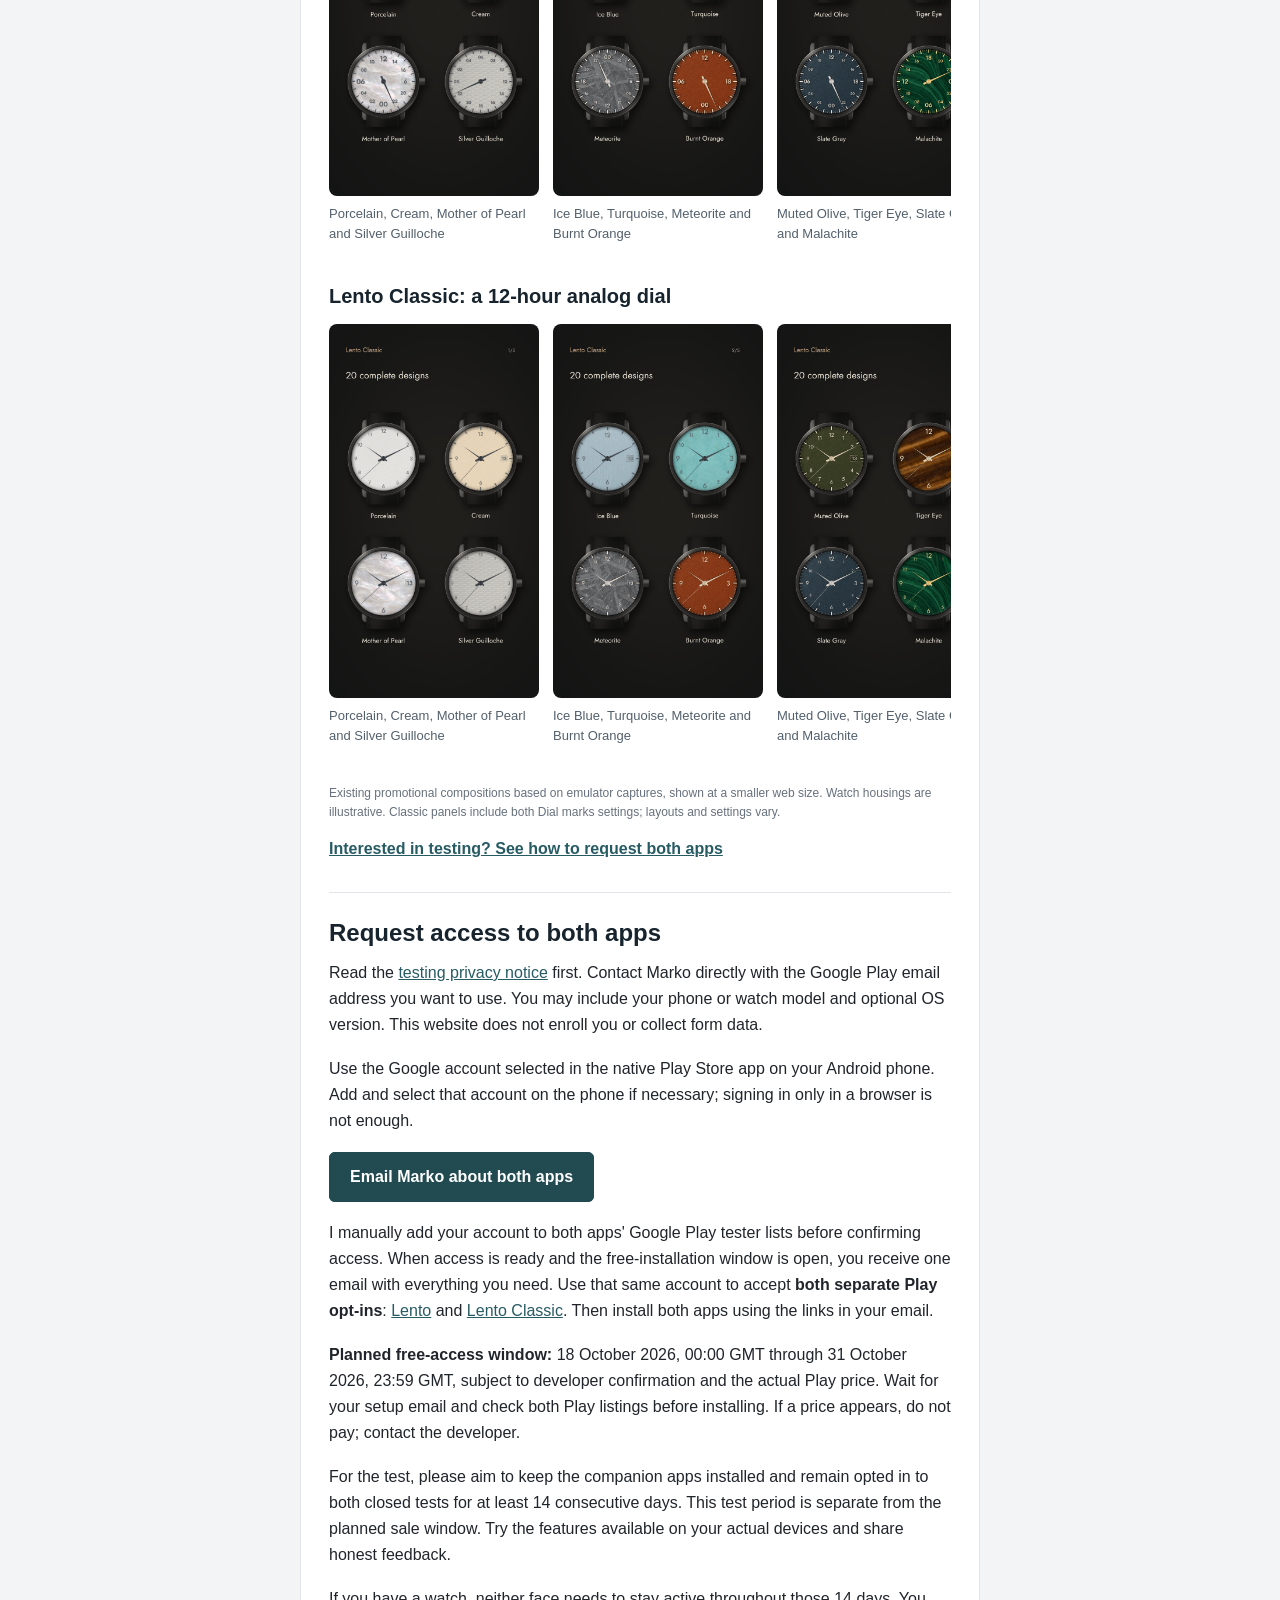
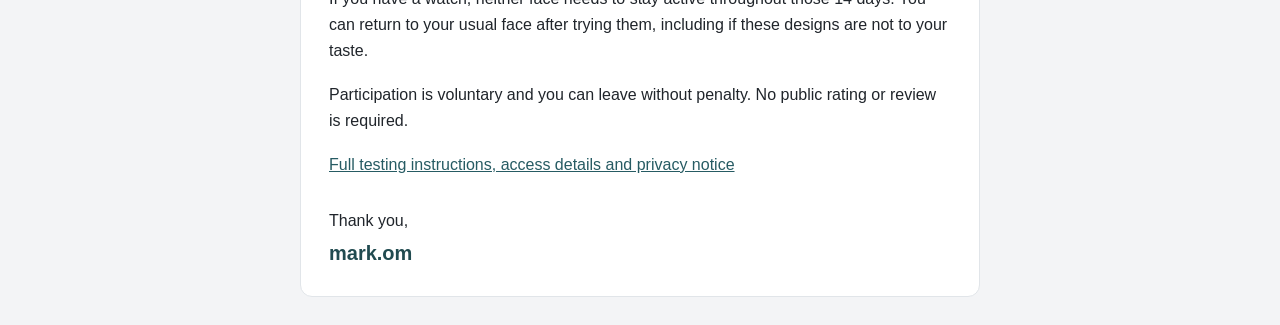
==== commit 968de006: "Simplify tester access with manual email lists" ====
--- a/invite/index.html
+++ b/invite/index.html
@@ -4,7 +4,7 @@
   <meta charset="utf-8">
   <meta name="viewport" content="width=device-width, initial-scale=1">
   <meta name="referrer" content="no-referrer">
-  <meta name="description" content="Help test the Lento and Lento Classic phone companions and watch faces, or forward the invitation. Request access through the testers' Google Group.">
+  <meta name="description" content="Explore all 20 designs in each app, freely browse Lento and Lento Classic, and learn how to request voluntary testing through manual Google Play email lists.">
   <link rel="canonical" href="https://mmaric27.github.io/watch-faces/invite/">
   <title>Help test Lento &amp; Lento Classic</title>
   <style>
@@ -34,13 +34,14 @@
             <td class="message-content" style="padding:24px 28px 28px; font-size:16px; line-height:26px;">
               <p style="margin:0 0 18px;">Hi,</p>
               <p style="margin:0 0 24px;">I’m looking for Android users to help test Lento and Lento Classic. You can try the companion apps on an Android 7 or newer phone. If you have a Wear OS 4 or newer watch, you can also test the watch faces. Everyone follows the same access process.</p>
+              <p style="margin:0 0 24px;">All public pages and all 20 designs per app are free to view before sharing your email or opting in on Google Play. Browse first, then decide whether you would like to test.</p>
 
               <table role="presentation" width="100%" cellspacing="0" cellpadding="0" border="0" style="width:100%; margin:0 0 26px;">
                 <tr>
                   <td style="padding:22px 24px; background-color:#fff4d8; border-left:6px solid #b66a08; border-radius:0 8px 8px 0; color:#302510;">
                     <h2 style="margin:0 0 12px; font-size:24px; line-height:31px; font-weight:700; color:#503407;">No watch? You can still take part.</h2>
                     <p style="margin:0 0 16px; font-size:17px; line-height:28px; font-weight:600;">You can join the test and install both companion apps on an Android 7 or newer phone, even without a watch. Try the phone interface, setup instructions and links, and share your feedback. A compatible Wear OS watch is only needed to test the watch faces themselves.</p>
-                    <p style="margin:0; font-size:17px; line-height:28px; font-weight:600;">You can also forward this invitation to someone with a compatible watch, or share it with a relevant community. You don’t need to join the group just to help spread the word.</p>
+                    <p style="margin:0; font-size:17px; line-height:28px; font-weight:600;">You can also forward this invitation to someone with a compatible watch, or share it with a relevant community. You do not need to become a tester to help spread the word.</p>
                     <p style="margin:16px 0 6px; font-size:14px; line-height:22px; font-weight:700;">Share this invitation:</p>
                     <p style="margin:0 0 12px; font-size:14px; line-height:22px; overflow-wrap:anywhere;"><a id="invitation-link" href="https://mmaric27.github.io/watch-faces/invite/" style="color:#265b63; text-decoration:underline;">https://mmaric27.github.io/watch-faces/invite/</a></p>
                     <button id="copy-invitation-link" type="button" hidden style="padding:11px 18px; border:1px solid #214b50; border-radius:6px; background-color:#214b50; color:#ffffff; font:700 15px/22px Arial, Helvetica, sans-serif; cursor:pointer;">Copy link</button>
@@ -73,26 +74,6 @@
               </table>
 
               <p style="margin:0 0 22px;"><a href="#design-options" style="color:#265b63; text-decoration:underline;">Explore more designs and materials</a></p>
-              <p style="margin:0 0 18px;">For the test, please aim to keep the companion apps installed and remain opted in to both closed tests for at least 14 consecutive days. Try the features available on your actual devices and share honest feedback.</p>
-              <p style="margin:0 0 24px;">If you have a watch, neither face needs to stay active throughout those 14 days. You can return to your usual face after trying them, including if these designs are not to your taste.</p>
-
-              <p id="join" style="margin:0 0 12px; font-weight:700;">Request membership in the testers’ group:</p>
-              <table role="presentation" cellspacing="0" cellpadding="0" border="0" style="margin:0 0 12px;">
-                <tr>
-                  <td bgcolor="#214b50" style="border-radius:6px;">
-                    <a href="https://groups.google.com/g/mark-om-watch-faces-testers/about" style="display:inline-block; padding:13px 20px; border:1px solid #214b50; border-radius:6px; color:#ffffff; font-size:16px; line-height:22px; font-weight:700; text-decoration:none;">Request group membership</a>
-                  </td>
-                </tr>
-              </table>
-              <p style="margin:0 0 22px; font-size:13px; line-height:20px; overflow-wrap:anywhere; word-break:break-word;"><a href="https://groups.google.com/g/mark-om-watch-faces-testers/about" style="color:#265b63; text-decoration:underline;">https://groups.google.com/g/mark-om-watch-faces-testers/about</a></p>
-
-              <p style="margin:0 0 18px;">Use the Google account you use for Play Store and include your phone or watch model. I approve requests manually. When access delivery is enabled and codes are available, approved members receive a private welcome with both test links and one code per app.</p>
-              <p style="margin:0 0 18px;">No purchase is required to participate. Join both tests, redeem the assigned codes with the same account, then check the Play listings. If a price still appears after redemption, stop rather than paying. Do not forward private codes; share this invitation instead.</p>
-              <p style="margin:0 0 22px;">Participation is voluntary. No public rating or review is required.</p>
-
-              <p style="margin:0 0 6px; font-weight:700;">Testing details and privacy:</p>
-              <p style="margin:0 0 26px; overflow-wrap:anywhere; word-break:break-word;"><a href="https://mmaric27.github.io/watch-faces/testing/" style="color:#265b63; text-decoration:underline;">https://mmaric27.github.io/watch-faces/testing/</a></p>
-
               <section id="design-options" aria-labelledby="design-options-title" style="margin:30px 0; padding-top:24px; border-top:1px solid #e1e5e9;">
                 <h2 id="design-options-title" style="margin:0 0 12px; color:#17232d; font-size:24px; line-height:31px;">Find a design that feels like you</h2>
                 <p style="margin:0 0 12px;">Each app includes 20 coordinated designs, from porcelain and mother of pearl to colourful stone textures and darker finishes.</p>
@@ -114,7 +95,21 @@
                   <figure role="listitem"><a href="lento-classic-designs-06.jpg" target="_blank" rel="noopener noreferrer"><img src="lento-classic-designs-06.jpg" width="720" height="1280" loading="lazy" decoding="async" alt="Lento Classic: Navy, Burgundy Urushi, Blue Aventurine and Black Marble. Open larger panel."></a><figcaption>Navy, Burgundy Urushi, Blue Aventurine and Black Marble</figcaption></figure>
                 </div>
                 <p style="margin:0 0 14px; color:#66717d; font-size:12px; line-height:19px;">Existing promotional compositions based on emulator captures, shown at a smaller web size. Watch housings are illustrative. Classic panels include both Dial marks settings; layouts and settings vary.</p>
-                <p style="margin:0;"><a href="#join" style="color:#265b63; font-weight:700; text-decoration:underline;">Ready to try them? Request group membership</a></p>
+                <p style="margin:0;"><a href="#join" style="color:#265b63; font-weight:700; text-decoration:underline;">Interested in testing? See how to request both apps</a></p>
+              </section>
+              <section id="join" aria-labelledby="join-title" style="margin:30px 0; padding-top:24px; border-top:1px solid #e1e5e9;">
+                <h2 id="join-title" style="margin:0 0 12px; color:#17232d; font-size:24px; line-height:31px;">Request access to both apps</h2>
+                <p style="margin:0 0 18px;">Read the <a href="https://mmaric27.github.io/watch-faces/testing/#privacy" style="color:#265b63;">testing privacy notice</a> first. Contact Marko directly with the Google Play email address you want to use. You may include your phone or watch model and optional OS version. This website does not enroll you or collect form data.</p>
+                <p style="margin:0 0 18px;">Use the Google account selected in the native Play Store app on your Android phone. Add and select that account on the phone if necessary; signing in only in a browser is not enough.</p>
+                <table role="presentation" cellspacing="0" cellpadding="0" border="0" style="margin:0 0 18px;">
+                  <tr><td bgcolor="#214b50" style="border-radius:6px;"><a href="mailto:mark.om.4383+lento@gmail.com?subject=Lento%20and%20Lento%20Classic%20closed%20test" style="display:inline-block; padding:13px 20px; border:1px solid #214b50; border-radius:6px; color:#ffffff; font-size:16px; line-height:22px; font-weight:700; text-decoration:none;">Email Marko about both apps</a></td></tr>
+                </table>
+                <p style="margin:0 0 18px;">I manually add your account to both apps' Google Play tester lists before confirming access. When access is ready and the free-installation window is open, you receive one email with everything you need. Use that same account to accept <strong>both separate Play opt-ins</strong>: <a href="https://play.google.com/apps/testing/dev.mmaric.lento" style="color:#265b63;">Lento</a> and <a href="https://play.google.com/apps/testing/dev.mmaric.lento.classic" style="color:#265b63;">Lento Classic</a>. Then install both apps using the links in your email.</p>
+                <p style="margin:0 0 18px;"><strong>Planned free-access window:</strong> 18 October 2026, 00:00 GMT through 31 October 2026, 23:59 GMT, subject to developer confirmation and the actual Play price. Wait for your setup email and check both Play listings before installing. If a price appears, do not pay; contact the developer.</p>
+                <p style="margin:0 0 18px;">For the test, please aim to keep the companion apps installed and remain opted in to both closed tests for at least 14 consecutive days. This test period is separate from the planned sale window. Try the features available on your actual devices and share honest feedback.</p>
+                <p style="margin:0 0 18px;">If you have a watch, neither face needs to stay active throughout those 14 days. You can return to your usual face after trying them, including if these designs are not to your taste.</p>
+                <p style="margin:0 0 18px;">Participation is voluntary and you can leave without penalty. No public rating or review is required.</p>
+                <p style="margin:0;"><a href="https://mmaric27.github.io/watch-faces/testing/" style="color:#265b63; text-decoration:underline;">Full testing instructions, access details and privacy notice</a></p>
               </section>
               <p style="margin:0 0 5px;">Thank you,</p>
               <p style="margin:0;"><a href="https://github.com/mmaric27" style="color:#214b50; font-size:20px; line-height:28px; font-weight:700; text-decoration:none;">mark.om</a></p>
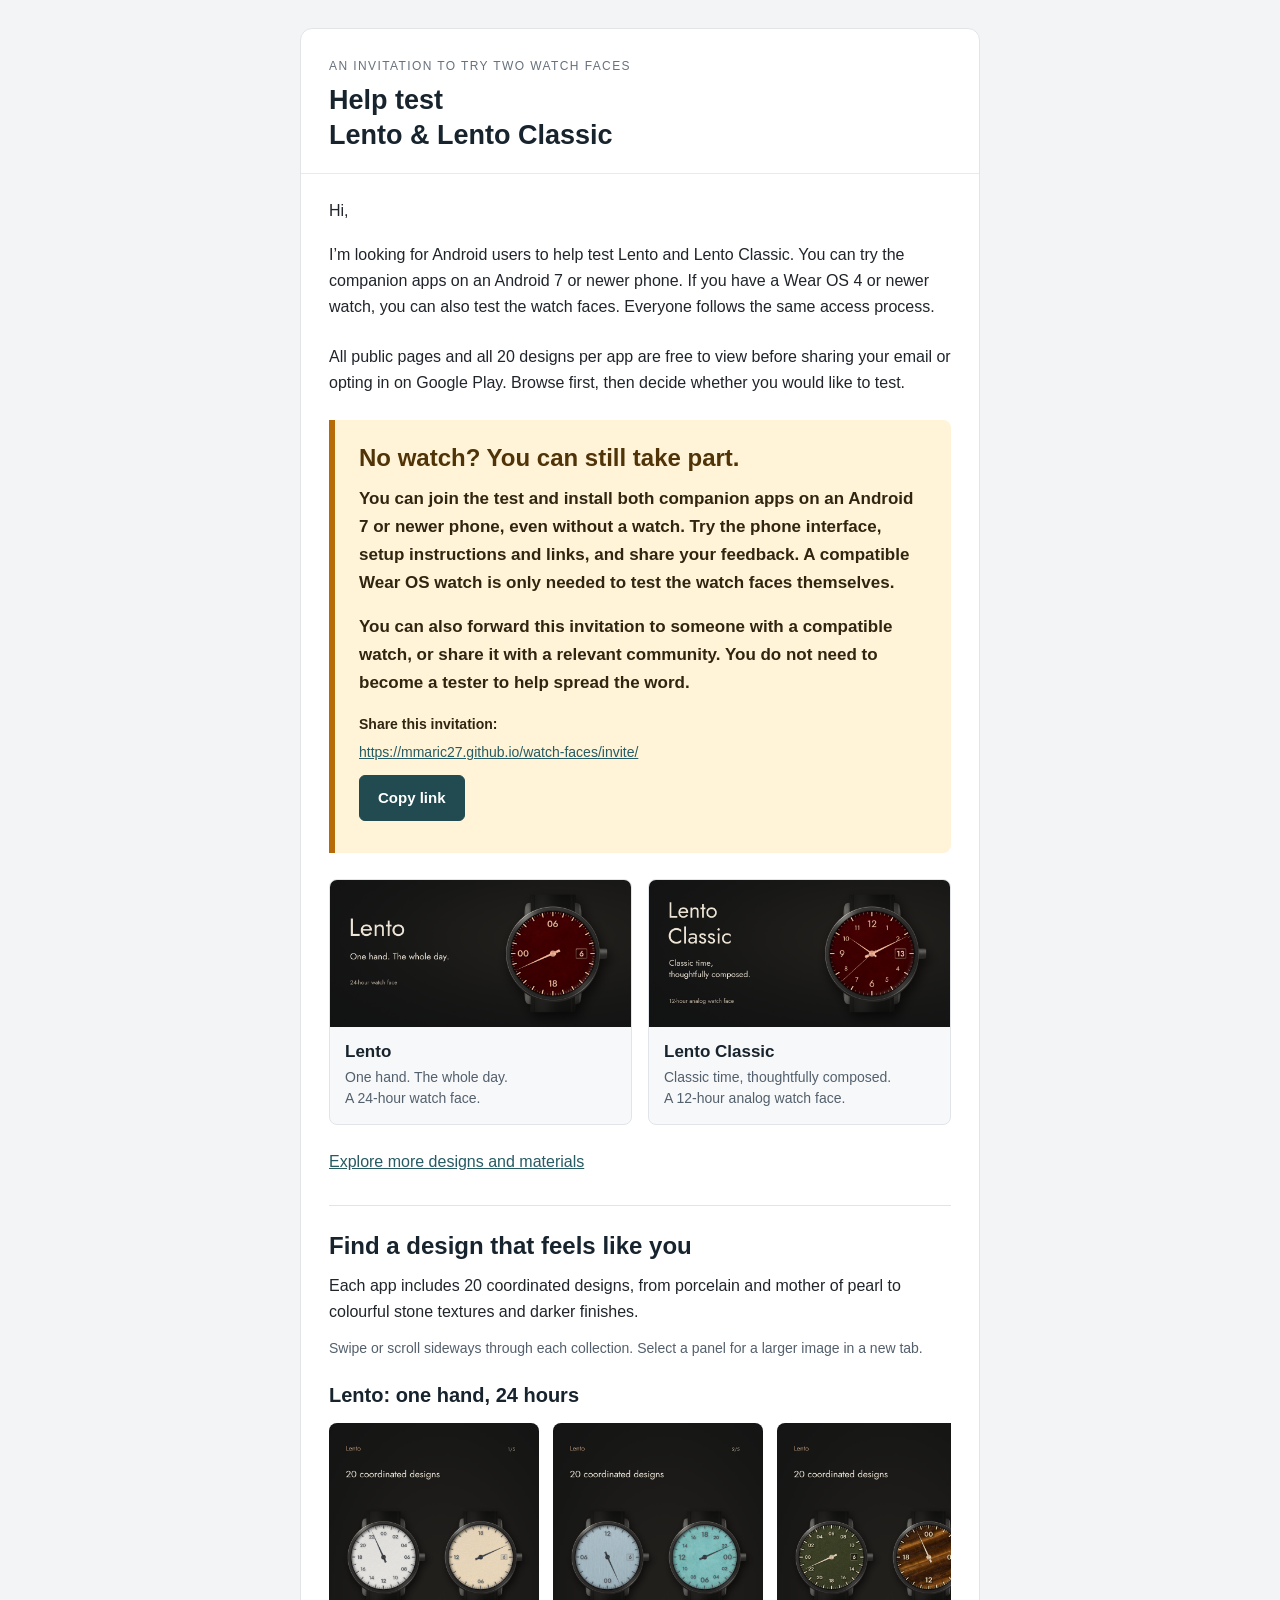
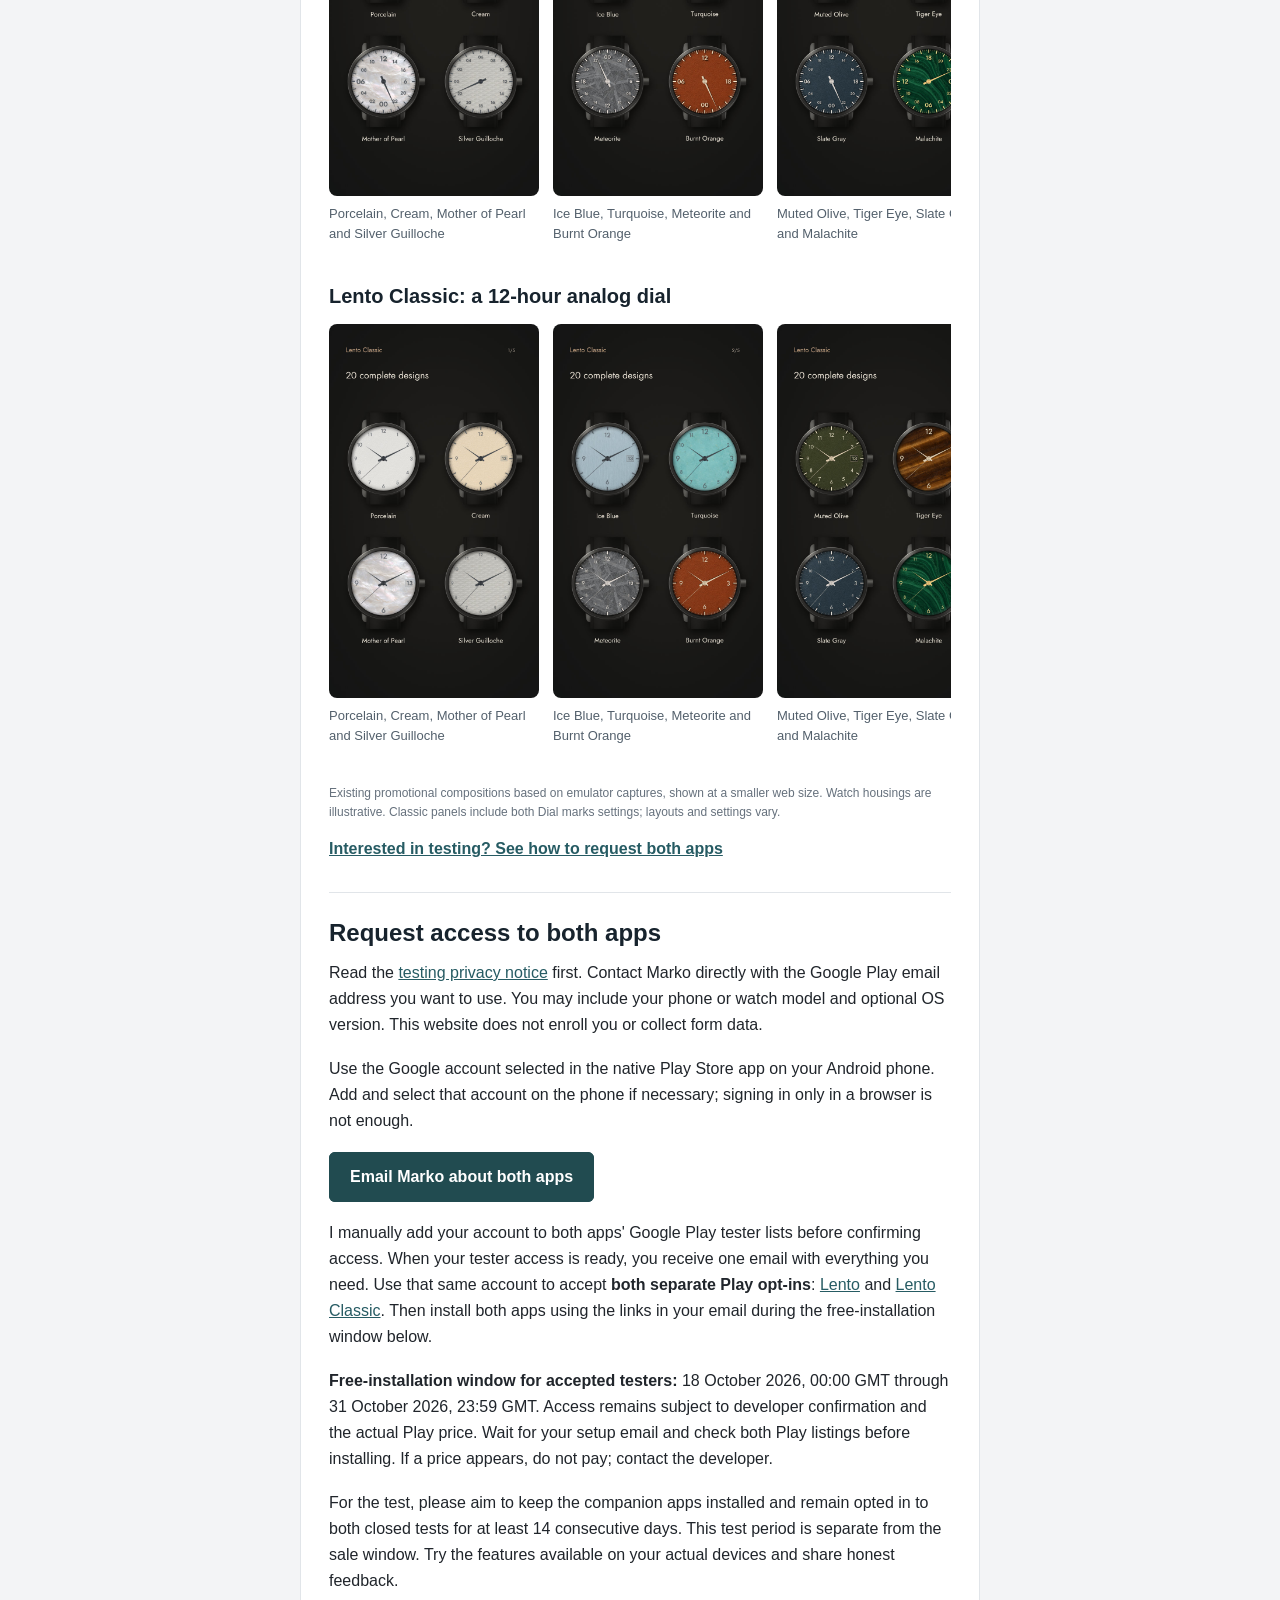
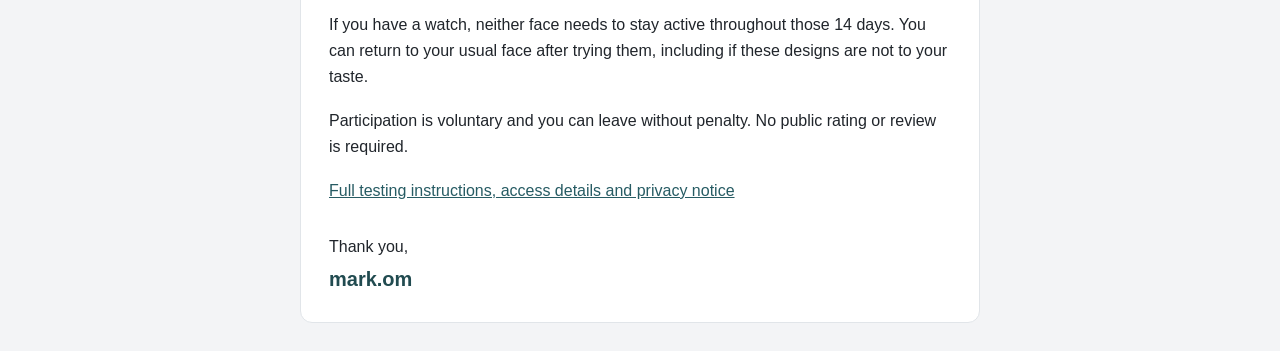
==== commit 2dcb26a0: "Align testing copy with date-independent welcomes" ====
--- a/invite/index.html
+++ b/invite/index.html
@@ -104,9 +104,9 @@
                 <table role="presentation" cellspacing="0" cellpadding="0" border="0" style="margin:0 0 18px;">
                   <tr><td bgcolor="#214b50" style="border-radius:6px;"><a href="mailto:mark.om.4383+lento@gmail.com?subject=Lento%20and%20Lento%20Classic%20closed%20test" style="display:inline-block; padding:13px 20px; border:1px solid #214b50; border-radius:6px; color:#ffffff; font-size:16px; line-height:22px; font-weight:700; text-decoration:none;">Email Marko about both apps</a></td></tr>
                 </table>
-                <p style="margin:0 0 18px;">I manually add your account to both apps' Google Play tester lists before confirming access. When access is ready and the free-installation window is open, you receive one email with everything you need. Use that same account to accept <strong>both separate Play opt-ins</strong>: <a href="https://play.google.com/apps/testing/dev.mmaric.lento" style="color:#265b63;">Lento</a> and <a href="https://play.google.com/apps/testing/dev.mmaric.lento.classic" style="color:#265b63;">Lento Classic</a>. Then install both apps using the links in your email.</p>
-                <p style="margin:0 0 18px;"><strong>Planned free-access window:</strong> 18 October 2026, 00:00 GMT through 31 October 2026, 23:59 GMT, subject to developer confirmation and the actual Play price. Wait for your setup email and check both Play listings before installing. If a price appears, do not pay; contact the developer.</p>
-                <p style="margin:0 0 18px;">For the test, please aim to keep the companion apps installed and remain opted in to both closed tests for at least 14 consecutive days. This test period is separate from the planned sale window. Try the features available on your actual devices and share honest feedback.</p>
+                <p style="margin:0 0 18px;">I manually add your account to both apps' Google Play tester lists before confirming access. When your tester access is ready, you receive one email with everything you need. Use that same account to accept <strong>both separate Play opt-ins</strong>: <a href="https://play.google.com/apps/testing/dev.mmaric.lento" style="color:#265b63;">Lento</a> and <a href="https://play.google.com/apps/testing/dev.mmaric.lento.classic" style="color:#265b63;">Lento Classic</a>. Then install both apps using the links in your email during the free-installation window below.</p>
+                <p style="margin:0 0 18px;"><strong>Free-installation window for accepted testers:</strong> 18 October 2026, 00:00 GMT through 31 October 2026, 23:59 GMT. Access remains subject to developer confirmation and the actual Play price. Wait for your setup email and check both Play listings before installing. If a price appears, do not pay; contact the developer.</p>
+                <p style="margin:0 0 18px;">For the test, please aim to keep the companion apps installed and remain opted in to both closed tests for at least 14 consecutive days. This test period is separate from the sale window. Try the features available on your actual devices and share honest feedback.</p>
                 <p style="margin:0 0 18px;">If you have a watch, neither face needs to stay active throughout those 14 days. You can return to your usual face after trying them, including if these designs are not to your taste.</p>
                 <p style="margin:0 0 18px;">Participation is voluntary and you can leave without penalty. No public rating or review is required.</p>
                 <p style="margin:0;"><a href="https://mmaric27.github.io/watch-faces/testing/" style="color:#265b63; text-decoration:underline;">Full testing instructions, access details and privacy notice</a></p>
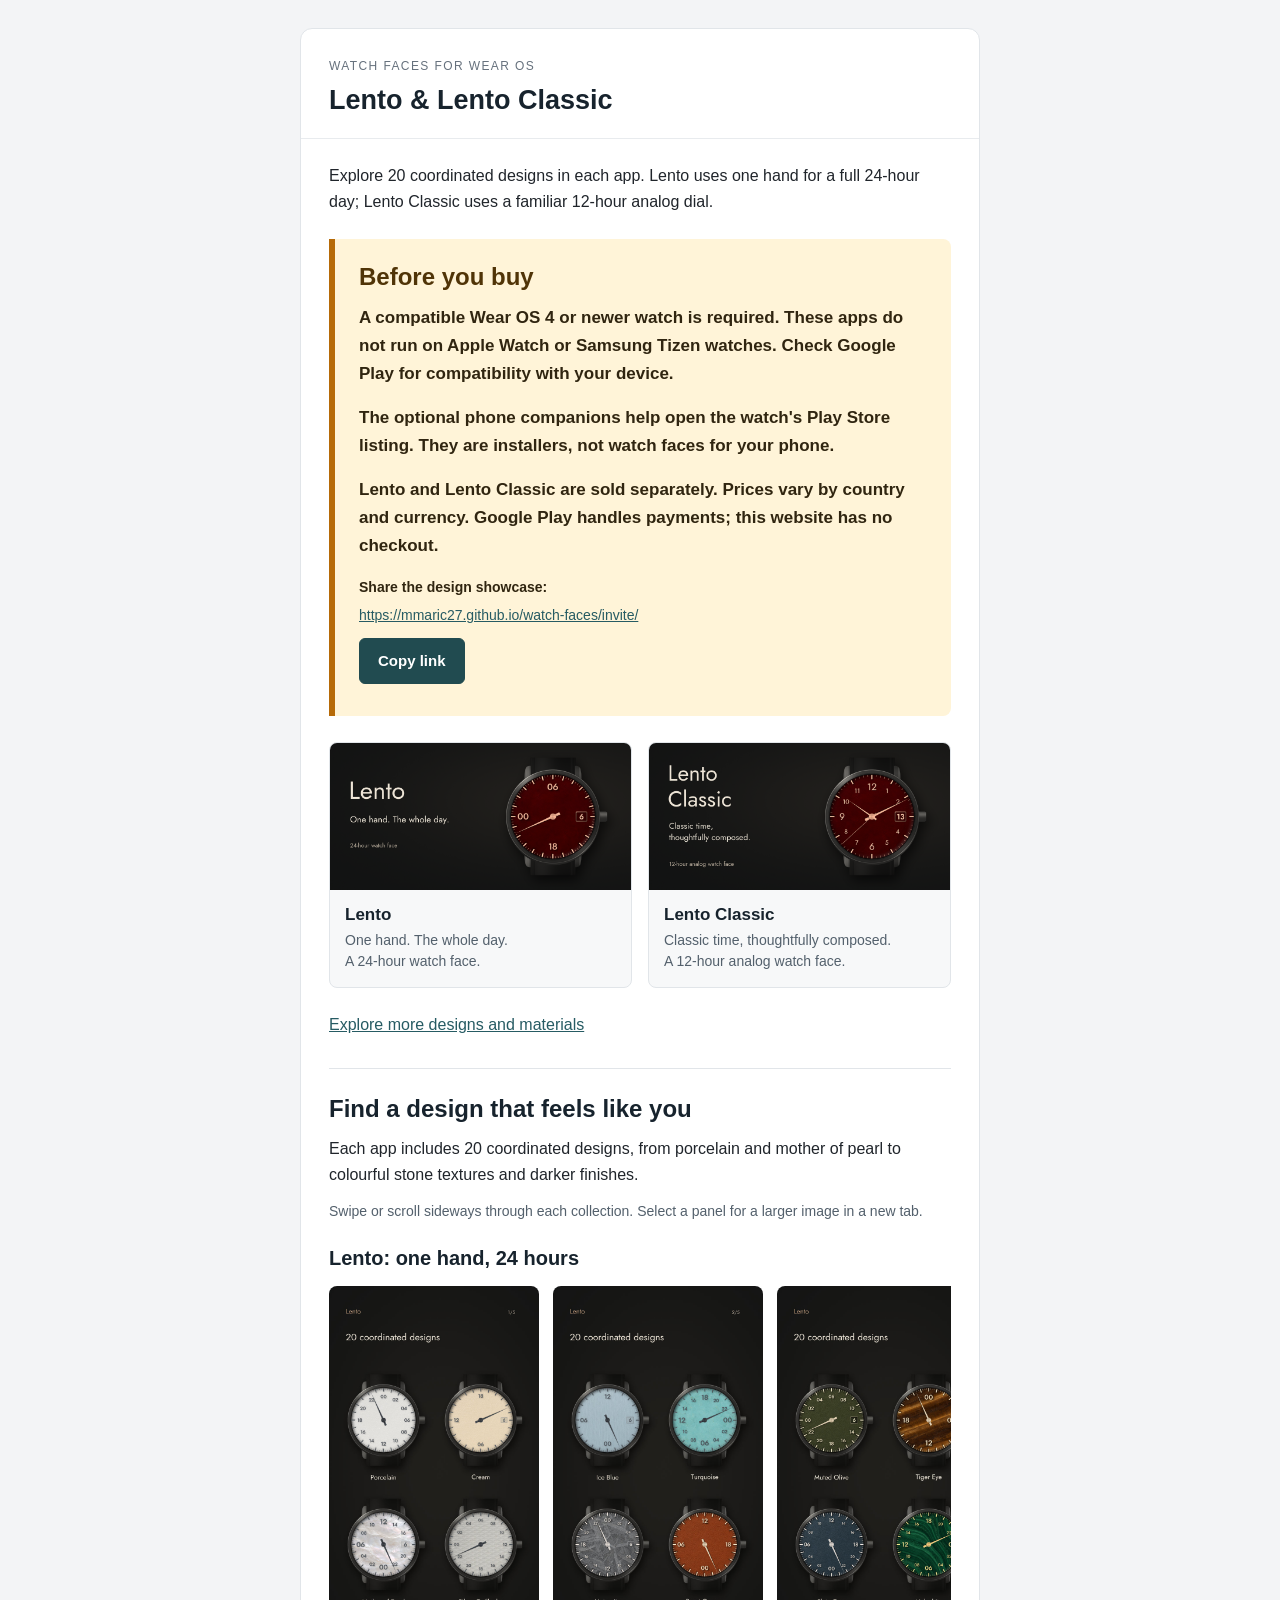
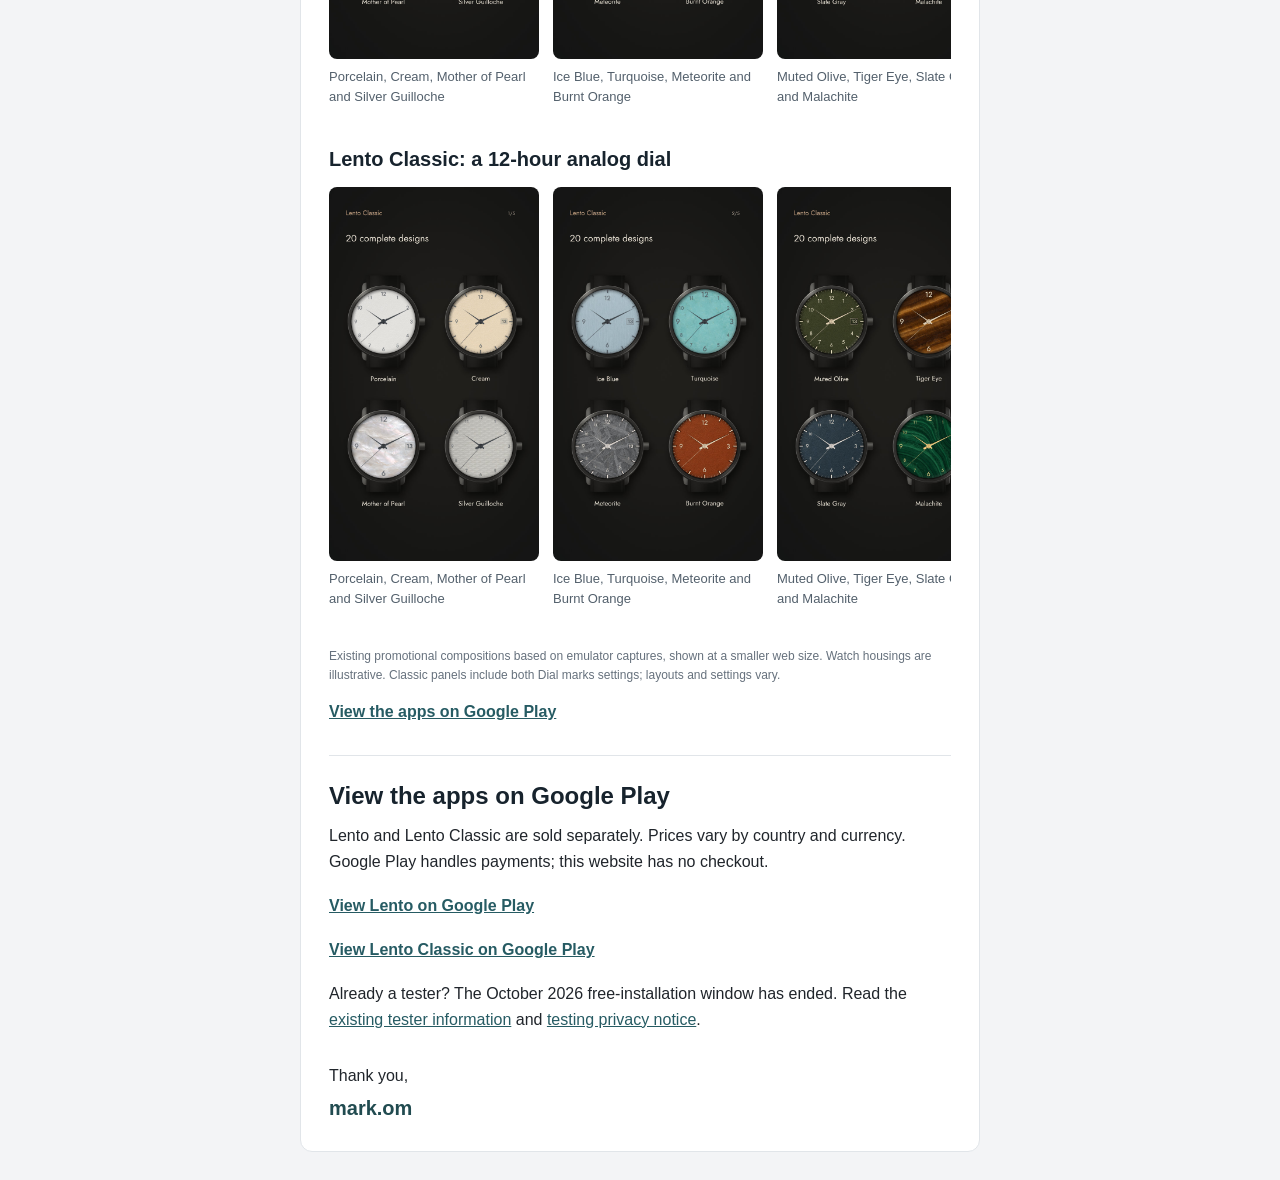
==== commit f2be6be2: "Prepare storefront for public launch" ====
--- a/invite/index.html
+++ b/invite/index.html
@@ -4,9 +4,9 @@
   <meta charset="utf-8">
   <meta name="viewport" content="width=device-width, initial-scale=1">
   <meta name="referrer" content="no-referrer">
-  <meta name="description" content="Explore all 20 designs in each app, freely browse Lento and Lento Classic, and learn how to request voluntary testing through manual Google Play email lists.">
+  <meta name="description" content="Explore 20 designs in each of two paid Wear OS watch face apps: Lento and Lento Classic. Browse the gallery and view prices on Google Play.">
   <link rel="canonical" href="https://mmaric27.github.io/watch-faces/invite/">
-  <title>Help test Lento &amp; Lento Classic</title>
+  <title>Lento &amp; Lento Classic | Design showcase | mark.om</title>
   <style>
     .design-strip { display:flex; gap:14px; max-width:100%; overflow-x:auto; padding:4px 0 14px; margin:0 0 24px; scroll-snap-type:x proximity; }
     .design-strip figure { flex:0 0 210px; margin:0; scroll-snap-align:start; }
@@ -26,23 +26,22 @@
         <table role="presentation" width="680" cellspacing="0" cellpadding="0" border="0" style="width:100%; max-width:680px; table-layout:fixed; background-color:#ffffff; border:1px solid #e1e5e9; border-radius:12px;">
           <tr>
             <td style="padding:28px 28px 20px; border-bottom:1px solid #e8ebee;">
-              <p style="margin:0 0 8px; color:#66717d; font-size:12px; line-height:18px; letter-spacing:1.4px; text-transform:uppercase;">An invitation to try two watch faces</p>
-              <h1 style="margin:0; color:#17232d; font-size:27px; line-height:35px; font-weight:700;">Help test<br>Lento &amp; Lento Classic</h1>
+              <p style="margin:0 0 8px; color:#66717d; font-size:12px; line-height:18px; letter-spacing:1.4px; text-transform:uppercase;">WATCH FACES FOR WEAR OS</p>
+              <h1 style="margin:0; color:#17232d; font-size:27px; line-height:35px; font-weight:700;">Lento &amp; Lento Classic</h1>
             </td>
           </tr>
           <tr>
             <td class="message-content" style="padding:24px 28px 28px; font-size:16px; line-height:26px;">
-              <p style="margin:0 0 18px;">Hi,</p>
-              <p style="margin:0 0 24px;">I’m looking for Android users to help test Lento and Lento Classic. You can try the companion apps on an Android 7 or newer phone. If you have a Wear OS 4 or newer watch, you can also test the watch faces. Everyone follows the same access process.</p>
-              <p style="margin:0 0 24px;">All public pages and all 20 designs per app are free to view before sharing your email or opting in on Google Play. Browse first, then decide whether you would like to test.</p>
+              <p style="margin:0 0 24px;">Explore 20 coordinated designs in each app. Lento uses one hand for a full 24-hour day; Lento Classic uses a familiar 12-hour analog dial.</p>
 
               <table role="presentation" width="100%" cellspacing="0" cellpadding="0" border="0" style="width:100%; margin:0 0 26px;">
                 <tr>
                   <td style="padding:22px 24px; background-color:#fff4d8; border-left:6px solid #b66a08; border-radius:0 8px 8px 0; color:#302510;">
-                    <h2 style="margin:0 0 12px; font-size:24px; line-height:31px; font-weight:700; color:#503407;">No watch? You can still take part.</h2>
-                    <p style="margin:0 0 16px; font-size:17px; line-height:28px; font-weight:600;">You can join the test and install both companion apps on an Android 7 or newer phone, even without a watch. Try the phone interface, setup instructions and links, and share your feedback. A compatible Wear OS watch is only needed to test the watch faces themselves.</p>
-                    <p style="margin:0; font-size:17px; line-height:28px; font-weight:600;">You can also forward this invitation to someone with a compatible watch, or share it with a relevant community. You do not need to become a tester to help spread the word.</p>
-                    <p style="margin:16px 0 6px; font-size:14px; line-height:22px; font-weight:700;">Share this invitation:</p>
+                    <h2 style="margin:0 0 12px; font-size:24px; line-height:31px; font-weight:700; color:#503407;">Before you buy</h2>
+                    <p style="margin:0 0 16px; font-size:17px; line-height:28px; font-weight:600;">A compatible Wear OS 4 or newer watch is required. These apps do not run on Apple Watch or Samsung Tizen watches. Check Google Play for compatibility with your device.</p>
+                    <p style="margin:0 0 16px; font-size:17px; line-height:28px; font-weight:600;">The optional phone companions help open the watch's Play Store listing. They are installers, not watch faces for your phone.</p>
+                    <p style="margin:0; font-size:17px; line-height:28px; font-weight:600;">Lento and Lento Classic are sold separately. Prices vary by country and currency. Google Play handles payments; this website has no checkout.</p>
+                    <p style="margin:16px 0 6px; font-size:14px; line-height:22px; font-weight:700;">Share the design showcase:</p>
                     <p style="margin:0 0 12px; font-size:14px; line-height:22px; overflow-wrap:anywhere;"><a id="invitation-link" href="https://mmaric27.github.io/watch-faces/invite/" style="color:#265b63; text-decoration:underline;">https://mmaric27.github.io/watch-faces/invite/</a></p>
                     <button id="copy-invitation-link" type="button" hidden style="padding:11px 18px; border:1px solid #214b50; border-radius:6px; background-color:#214b50; color:#ffffff; font:700 15px/22px Arial, Helvetica, sans-serif; cursor:pointer;">Copy link</button>
                     <p id="copy-link-status" role="status" aria-live="polite" style="margin:10px 0 0; font-size:13px; line-height:20px;"></p>
@@ -95,21 +94,14 @@
                   <figure role="listitem"><a href="lento-classic-designs-06.jpg" target="_blank" rel="noopener noreferrer"><img src="lento-classic-designs-06.jpg" width="720" height="1280" loading="lazy" decoding="async" alt="Lento Classic: Navy, Burgundy Urushi, Blue Aventurine and Black Marble. Open larger panel."></a><figcaption>Navy, Burgundy Urushi, Blue Aventurine and Black Marble</figcaption></figure>
                 </div>
                 <p style="margin:0 0 14px; color:#66717d; font-size:12px; line-height:19px;">Existing promotional compositions based on emulator captures, shown at a smaller web size. Watch housings are illustrative. Classic panels include both Dial marks settings; layouts and settings vary.</p>
-                <p style="margin:0;"><a href="#join" style="color:#265b63; font-weight:700; text-decoration:underline;">Interested in testing? See how to request both apps</a></p>
+                <p style="margin:0;"><a href="#join" style="color:#265b63; font-weight:700; text-decoration:underline;">View the apps on Google Play</a></p>
               </section>
               <section id="join" aria-labelledby="join-title" style="margin:30px 0; padding-top:24px; border-top:1px solid #e1e5e9;">
-                <h2 id="join-title" style="margin:0 0 12px; color:#17232d; font-size:24px; line-height:31px;">Request access to both apps</h2>
-                <p style="margin:0 0 18px;">Read the <a href="https://mmaric27.github.io/watch-faces/testing/#privacy" style="color:#265b63;">testing privacy notice</a> first. Contact Marko directly with the Google Play email address you want to use. You may include your phone or watch model and optional OS version. This website does not enroll you or collect form data.</p>
-                <p style="margin:0 0 18px;">Use the Google account selected in the native Play Store app on your Android phone. Add and select that account on the phone if necessary; signing in only in a browser is not enough.</p>
-                <table role="presentation" cellspacing="0" cellpadding="0" border="0" style="margin:0 0 18px;">
-                  <tr><td bgcolor="#214b50" style="border-radius:6px;"><a href="mailto:mark.om.4383+lento@gmail.com?subject=Lento%20and%20Lento%20Classic%20closed%20test" style="display:inline-block; padding:13px 20px; border:1px solid #214b50; border-radius:6px; color:#ffffff; font-size:16px; line-height:22px; font-weight:700; text-decoration:none;">Email Marko about both apps</a></td></tr>
-                </table>
-                <p style="margin:0 0 18px;">I manually add your account to both apps' Google Play tester lists before confirming access. When your tester access is ready, you receive one email with everything you need. Use that same account to accept <strong>both separate Play opt-ins</strong>: <a href="https://play.google.com/apps/testing/dev.mmaric.lento" style="color:#265b63;">Lento</a> and <a href="https://play.google.com/apps/testing/dev.mmaric.lento.classic" style="color:#265b63;">Lento Classic</a>. Then install both apps using the links in your email during the free-installation window below.</p>
-                <p style="margin:0 0 18px;"><strong>Free-installation window for accepted testers:</strong> 18 October 2026, 00:00 GMT through 31 October 2026, 23:59 GMT. Access remains subject to developer confirmation and the actual Play price. Wait for your setup email and check both Play listings before installing. If a price appears, do not pay; contact the developer.</p>
-                <p style="margin:0 0 18px;">For the test, please aim to keep the companion apps installed and remain opted in to both closed tests for at least 14 consecutive days. This test period is separate from the sale window. Try the features available on your actual devices and share honest feedback.</p>
-                <p style="margin:0 0 18px;">If you have a watch, neither face needs to stay active throughout those 14 days. You can return to your usual face after trying them, including if these designs are not to your taste.</p>
-                <p style="margin:0 0 18px;">Participation is voluntary and you can leave without penalty. No public rating or review is required.</p>
-                <p style="margin:0;"><a href="https://mmaric27.github.io/watch-faces/testing/" style="color:#265b63; text-decoration:underline;">Full testing instructions, access details and privacy notice</a></p>
+                <h2 id="join-title" style="margin:0 0 12px; color:#17232d; font-size:24px; line-height:31px;">View the apps on Google Play</h2>
+                <p style="margin:0 0 18px;">Lento and Lento Classic are sold separately. Prices vary by country and currency. Google Play handles payments; this website has no checkout.</p>
+                <p style="margin:0 0 18px;"><a href="https://play.google.com/store/apps/details?id=dev.mmaric.lento&amp;utm_source=markom_gallery&amp;utm_campaign=public_launch_v1" rel="noreferrer" style="color:#265b63; font-weight:700; text-decoration:underline;">View Lento on Google Play</a></p>
+                <p style="margin:0 0 18px;"><a href="https://play.google.com/store/apps/details?id=dev.mmaric.lento.classic&amp;utm_source=markom_gallery&amp;utm_campaign=public_launch_v1" rel="noreferrer" style="color:#265b63; font-weight:700; text-decoration:underline;">View Lento Classic on Google Play</a></p>
+                <p style="margin:0;">Already a tester? The October 2026 free-installation window has ended. Read the <a href="https://mmaric27.github.io/watch-faces/testing/" style="color:#265b63; text-decoration:underline;">existing tester information</a> and <a href="https://mmaric27.github.io/watch-faces/testing/#privacy" style="color:#265b63; text-decoration:underline;">testing privacy notice</a>.</p>
               </section>
               <p style="margin:0 0 5px;">Thank you,</p>
               <p style="margin:0;"><a href="https://github.com/mmaric27" style="color:#214b50; font-size:20px; line-height:28px; font-weight:700; text-decoration:none;">mark.om</a></p>
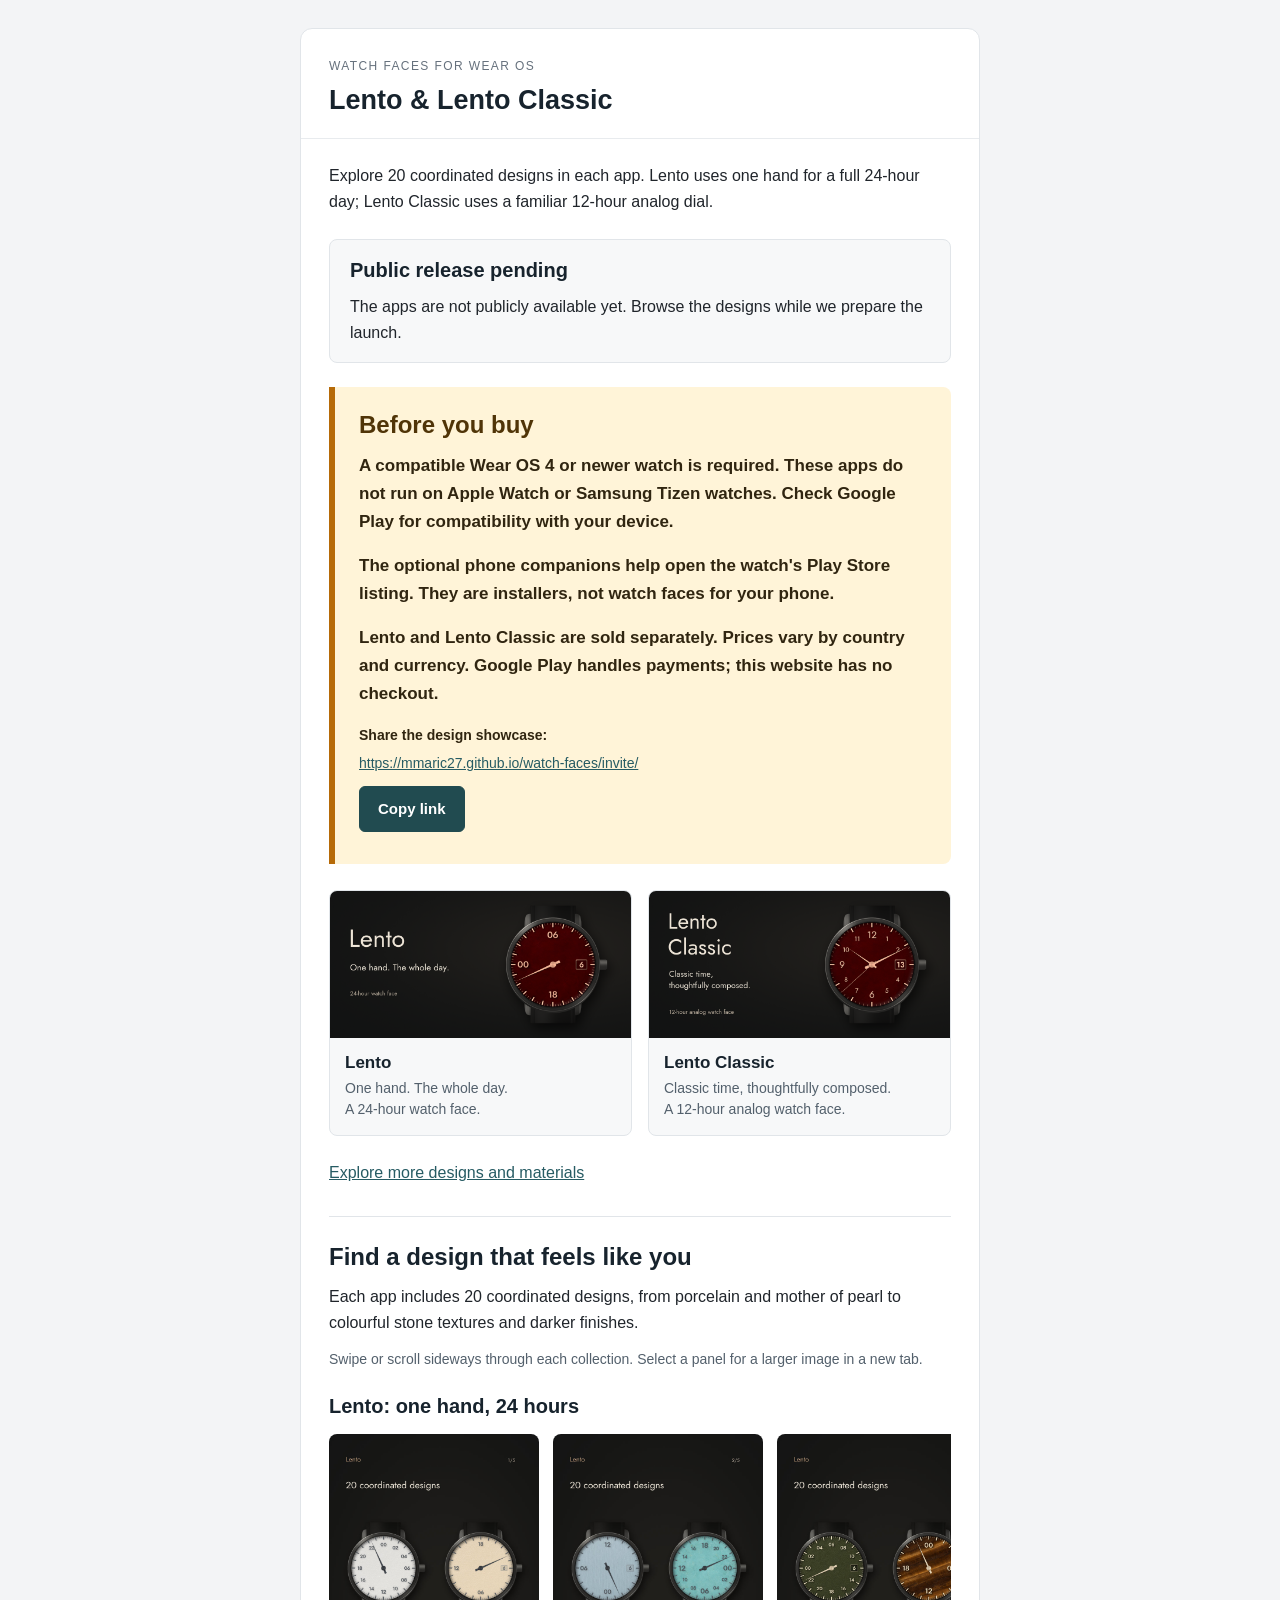
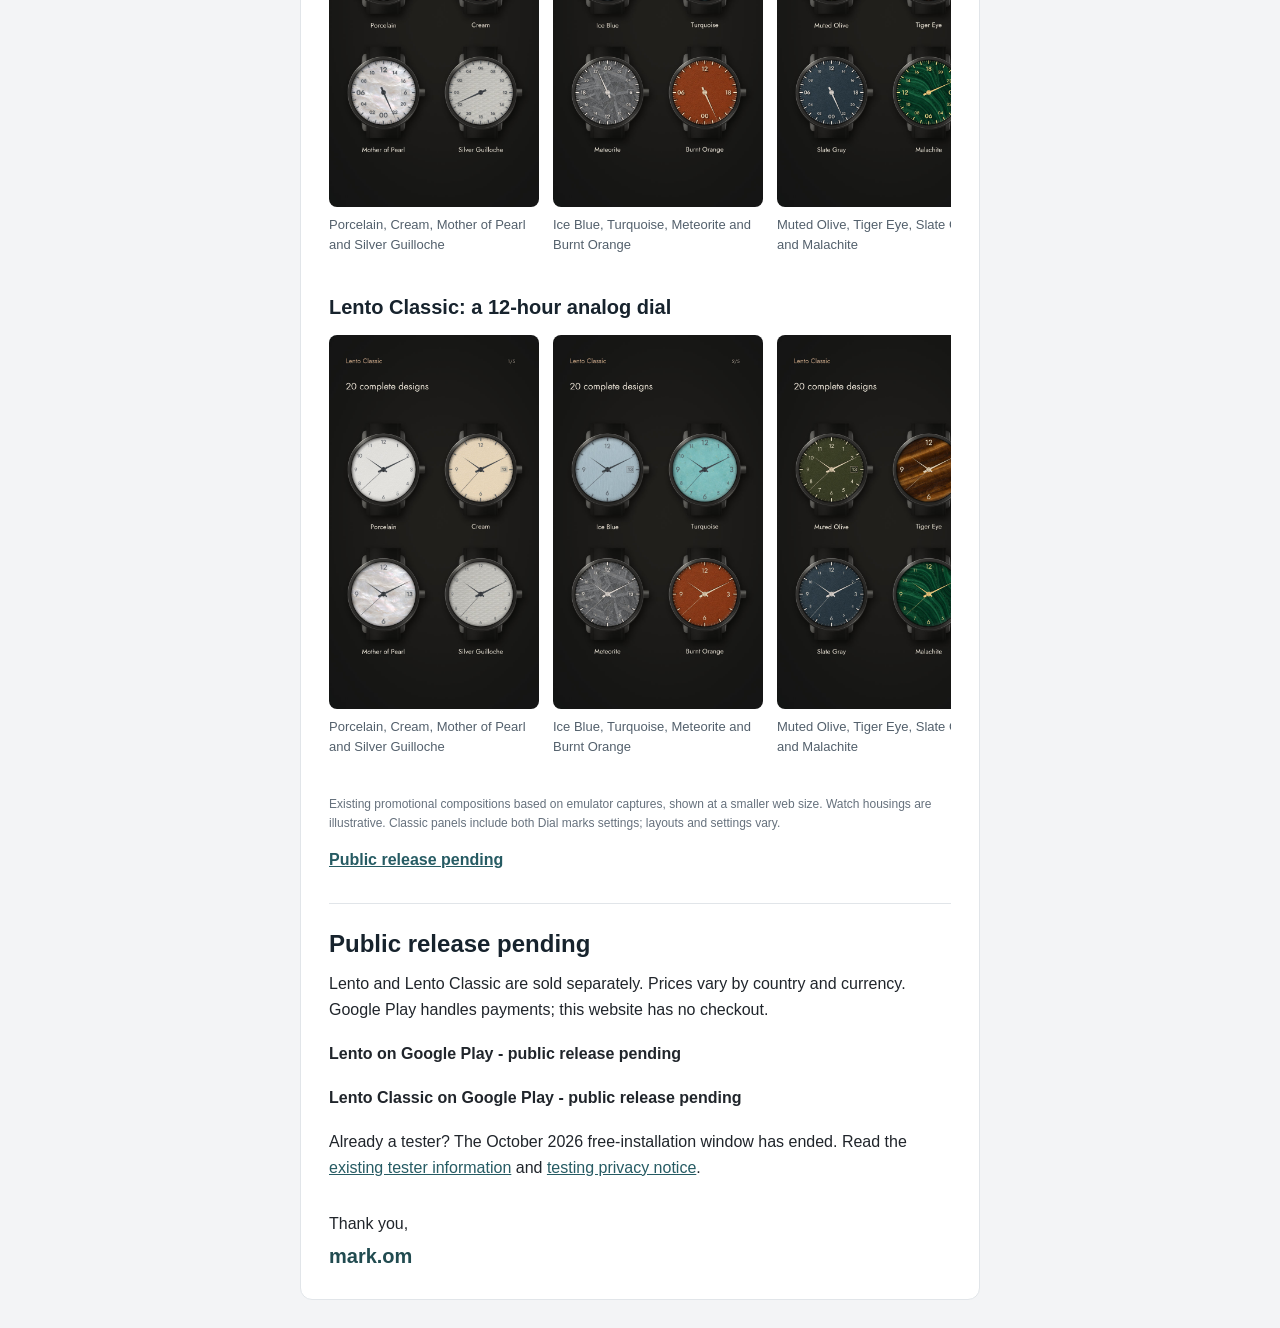
==== commit c7f39ab5: "Show pending public release status" ====
--- a/invite/index.html
+++ b/invite/index.html
@@ -4,7 +4,7 @@
   <meta charset="utf-8">
   <meta name="viewport" content="width=device-width, initial-scale=1">
   <meta name="referrer" content="no-referrer">
-  <meta name="description" content="Explore 20 designs in each of two paid Wear OS watch face apps: Lento and Lento Classic. Browse the gallery and view prices on Google Play.">
+  <meta name="description" content="Browse 20 designs in each of two Wear OS watch face apps: Lento and Lento Classic. Public release pending.">
   <link rel="canonical" href="https://mmaric27.github.io/watch-faces/invite/">
   <title>Lento &amp; Lento Classic | Design showcase | mark.om</title>
   <style>
@@ -33,6 +33,10 @@
           <tr>
             <td class="message-content" style="padding:24px 28px 28px; font-size:16px; line-height:26px;">
               <p style="margin:0 0 24px;">Explore 20 coordinated designs in each app. Lento uses one hand for a full 24-hour day; Lento Classic uses a familiar 12-hour analog dial.</p>
+              <section aria-labelledby="release-status-title" style="margin:0 0 24px; padding:16px 20px; background-color:#f7f8f9; border:1px solid #e1e5e9; border-radius:8px;">
+                <h2 id="release-status-title" style="margin:0 0 10px; color:#17232d; font-size:20px; line-height:28px;">Public release pending</h2>
+                <p style="margin:0;">The apps are not publicly available yet. Browse the designs while we prepare the launch.</p>
+              </section>
 
               <table role="presentation" width="100%" cellspacing="0" cellpadding="0" border="0" style="width:100%; margin:0 0 26px;">
                 <tr>
@@ -94,13 +98,13 @@
                   <figure role="listitem"><a href="lento-classic-designs-06.jpg" target="_blank" rel="noopener noreferrer"><img src="lento-classic-designs-06.jpg" width="720" height="1280" loading="lazy" decoding="async" alt="Lento Classic: Navy, Burgundy Urushi, Blue Aventurine and Black Marble. Open larger panel."></a><figcaption>Navy, Burgundy Urushi, Blue Aventurine and Black Marble</figcaption></figure>
                 </div>
                 <p style="margin:0 0 14px; color:#66717d; font-size:12px; line-height:19px;">Existing promotional compositions based on emulator captures, shown at a smaller web size. Watch housings are illustrative. Classic panels include both Dial marks settings; layouts and settings vary.</p>
-                <p style="margin:0;"><a href="#join" style="color:#265b63; font-weight:700; text-decoration:underline;">View the apps on Google Play</a></p>
+                <p style="margin:0;"><a href="#join" style="color:#265b63; font-weight:700; text-decoration:underline;">Public release pending</a></p>
               </section>
               <section id="join" aria-labelledby="join-title" style="margin:30px 0; padding-top:24px; border-top:1px solid #e1e5e9;">
-                <h2 id="join-title" style="margin:0 0 12px; color:#17232d; font-size:24px; line-height:31px;">View the apps on Google Play</h2>
+                <h2 id="join-title" style="margin:0 0 12px; color:#17232d; font-size:24px; line-height:31px;">Public release pending</h2>
                 <p style="margin:0 0 18px;">Lento and Lento Classic are sold separately. Prices vary by country and currency. Google Play handles payments; this website has no checkout.</p>
-                <p style="margin:0 0 18px;"><a href="https://play.google.com/store/apps/details?id=dev.mmaric.lento&amp;utm_source=markom_gallery&amp;utm_campaign=public_launch_v1" rel="noreferrer" style="color:#265b63; font-weight:700; text-decoration:underline;">View Lento on Google Play</a></p>
-                <p style="margin:0 0 18px;"><a href="https://play.google.com/store/apps/details?id=dev.mmaric.lento.classic&amp;utm_source=markom_gallery&amp;utm_campaign=public_launch_v1" rel="noreferrer" style="color:#265b63; font-weight:700; text-decoration:underline;">View Lento Classic on Google Play</a></p>
+                <p style="margin:0 0 18px;"><strong>Lento on Google Play - public release pending</strong></p>
+                <p style="margin:0 0 18px;"><strong>Lento Classic on Google Play - public release pending</strong></p>
                 <p style="margin:0;">Already a tester? The October 2026 free-installation window has ended. Read the <a href="https://mmaric27.github.io/watch-faces/testing/" style="color:#265b63; text-decoration:underline;">existing tester information</a> and <a href="https://mmaric27.github.io/watch-faces/testing/#privacy" style="color:#265b63; text-decoration:underline;">testing privacy notice</a>.</p>
               </section>
               <p style="margin:0 0 5px;">Thank you,</p>
